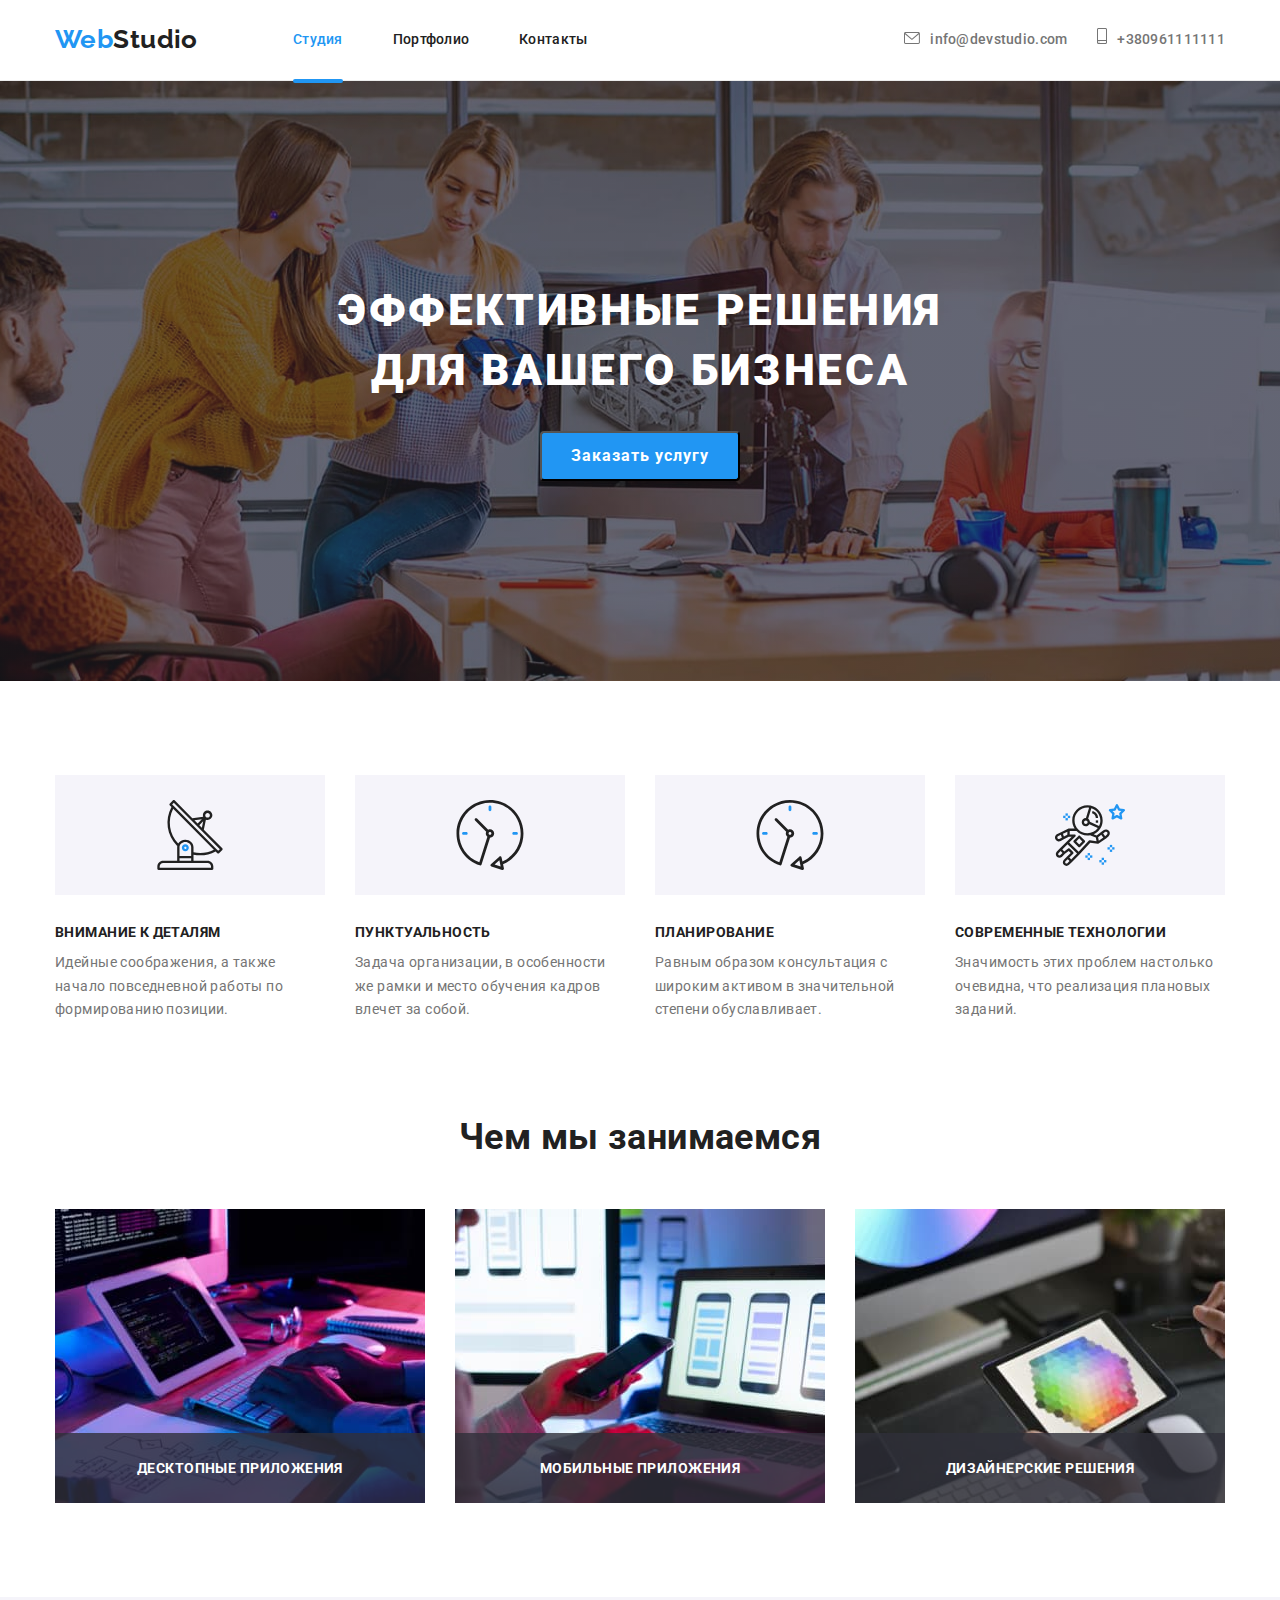
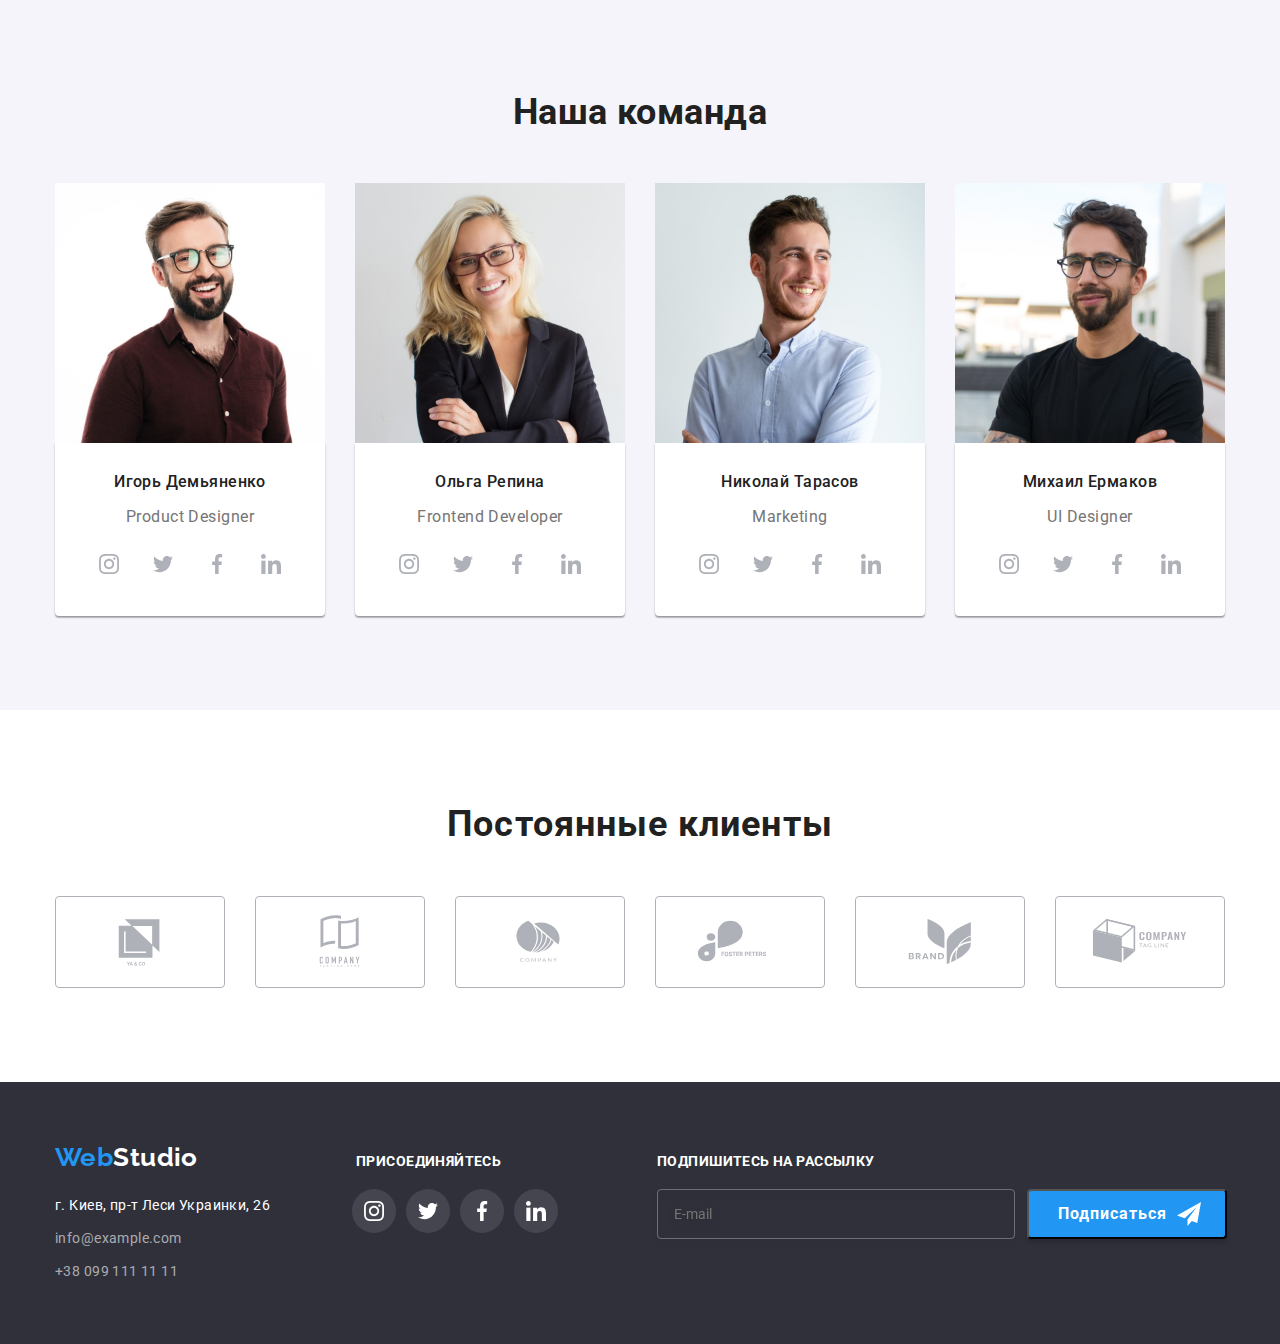
==== index.html @ bbf4433e "homework7" ====
<!DOCTYPE html>
<html lang="ru">
<head>
    <meta charset="UTF-8">
    <meta http-equiv="X-UA-Compatible" content="IE=edge">
    <meta name="viewport" content="width=device-width, initial-scale=1.0">
    <title>Home</title>
    <link rel="preconnect" href="https://fonts.googleapis.com">
    <link rel="preconnect" href="https://fonts.gstatic.com" crossorigin>
    <link href="https://fonts.googleapis.com/css2?family=Raleway:wght@700&family=Roboto:wght@400;500;700;900&display=swap" rel="stylesheet">
    <link rel="stylesheet" href="https://cdnjs.cloudflare.com/ajax/libs/modern-normalize/1.1.0/modern-normalize.min.css">
    <link rel="stylesheet" href="./css/main.min.css">
</head>
<body>


<!-- Шапка --> 

<header class="header">
    <div class="container header-container">
        <nav class="header-nav">
            <a class="logo-href" href="/"><span class="accent">Web</span><span class="logo">Studio</span></a>
                <ul class="site-nav list">
                    <li class="header-item"><a href="./index.html" class="link current">Студия</a></li>
                    <li class="header-item"><a href="./portfolio.html" class="link">Портфолио</a></li>
                    <li class="header-item"><a href="Контакты" class="link">Контакты</a></li>
                </ul>
        </nav>
        <ul class="auth-nav list">
            <li class="auth-nav-item">
                <a href="mailto:info@devstudio.com" class="link header-mail"><svg class="icon-mail" width="16" height="12">
                    <use href="images/icons.svg#icon-envelope"></use>
                </svg>info@devstudio.com</a>
            </li>
            <li class="auth-nav-telephone">
                <a href="tel:+380961111111" class="link header-tel"><svg class="icon-tel" width="10" height="16">
                    <use href="images/icons.svg#icon-smartphone"></use>
                </svg>+380961111111</a>
            </li>
        </ul>
    </div>
</header>
<main>


<!-- Герой -->

<section class="hero-works">
        <div class="container">
            <h1 class="hero-title">Эффективные решения для вашего бизнеса</h1>
            <button type="button" class="button-primary" data-modal-open>Заказать услугу</button>
        </div>
</section>


<!-- Преимущества -->

<section class="section">
    <div class="container">
        <ul class="feature-list">
            <li class="feature-item">
                <h3 class="title">Внимание к деталям</h3>
                    <p class="feature-text">Идейные соображения, а также начало повседневной работы по формированию позиции.</p>
            </li> 
            <li class="feature-item">
                <h3 class="title"> Пунктуальность</h3>
                <p class="feature-text">Задача организации, в особенности же рамки и место обучения кадров влечет за собой.</p>
            </li> 
            <li class="feature-item">
                <h3 class="title"> Планирование</h3>
                <p class="feature-text">Равным образом консультация с широким активом в значительной степени обуславливает.</p>
            </li> 
            <li class="feature-item">
                <h3 class="title"> Современные технологии</h3 >
                <p class="feature-text">Значимость этих проблем настолько очевидна, что реализация плановых заданий.</p>
            </li>         
        </ul>
    </div>
</section>


<!-- Примеры -->

<section class="section-examples">
    <div class="container">
        <h2 class="section-title">Чем мы занимаемся</h2>
            <ul class="examples-list list">
                <li class="examples-item">
                    <div class="examples-wrap">
                        <img src="./images/1.jpg" alt="на столе лежит клавиатура,на которой две руки набирают код в программе перед планшетом и монитором" width="370">
                <p class="examples-pictures-text">Десктопные приложения</p></div></li>
                <li class="examples-item">
                    <div class="examples-wrap"><img src="./images/2.jpg" alt="в левой руке телефон, а правая лежит на ноутбуке с изображениями трех телефонов, который стоит на столе" width="370">
                <p class="examples-pictures-text">Мобильные приложения</p></div></li>
                <li class="examples-item">
                    <div class="examples-wrap"></div><img src="./images/3.jpg" alt="в левой руке планшет с изображением, а в правой руке стилус на фоне: мышки, клавиатуры,телефона и монитора, которые находятся на столе" width="370">
                <p class="examples-pictures-text">Дизайнерские решения</p></div></li>
            </ul>
    </div>
</section>


<!-- Руководители -->

<section class="section-leaders">
    <div class="container">
        <h2 class="section-title leaders">Наша команда</h2>
            <ul class="leaders-list list">
                <li class="leaders-item">
                    <img src="./images/4.jpg" alt="фото дизайнера продукта" width="270">
                <div class="people">
                    <h3 class="section-partition">Игорь Демьяненко</h3>
                    <p class="text">Product Designer</p>                   
                    <ul class="leaders-social-list list">
                        <li class="leaders-social-item">
                            <a href="" class="leaders-social-link link">
                                <svg class="leaders-social-ikon" width="20" height="20">
                                    <use href="./images/icons.svg#icon-instagram-2"></use>
                                </svg></a></li>
                            <li class="leaders-social-item">
                                <a href="" class="leaders-social-link link"><svg class="leaders-social-ikon" width="20" height="20">
                                        <use href="./images/icons.svg#icon-twitter-1"></use>
                                    </svg></a></li>
                                <li class="leaders-social-item">
                                    <a href="" class="leaders-social-link link"><svg class="leaders-social-ikon" width="20" height="20">
                                            <use href="./images/icons.svg#icon-facebook-1"></use>
                                        </svg></a></li>
                                    <li class="leaders-social-item">
                                        <a href="" class="leaders-social-link link"><svg class="leaders-social-ikon" width="20" height="20">
                                                <use href="./images/icons.svg#icon-linkedin-1"></use>
                                            </svg></a></li>
                    </ul>
                </div>                    
                <li class="leaders-item">
                    <img src="./images/5.jpg" alt="фото фронтенд разработчика" width="270">
<div class="people"><h3 class="section-partition">Ольга Репина</h3>
                    <p class="text">Frontend Developer</p>
                    <ul class="leaders-social-list list">
                        <li class="leaders-social-item">
                            <a href="" class="leaders-social-link link">
                                <svg class="leaders-social-ikon" width="20" height="20">
                                    <use href="./images/icons.svg#icon-instagram-2"></use>
                                </svg></a>
                        </li>
                        <li class="leaders-social-item">
                            <a href="" class="leaders-social-link link"><svg class="leaders-social-ikon" width="20" height="20">
                                    <use href="./images/icons.svg#icon-twitter-1"></use>
                                </svg></a>
                        </li>
                        <li class="leaders-social-item">
                            <a href="" class="leaders-social-link link"><svg class="leaders-social-ikon" width="20" height="20">
                                    <use href="./images/icons.svg#icon-facebook-1"></use>
                                </svg></a>
                        </li>
                        <li class="leaders-social-item">
                            <a href="" class="leaders-social-link link"><svg class="leaders-social-ikon" width="20" height="20">
                                    <use href="./images/icons.svg#icon-linkedin-1"></use>
                                </svg></a>
                        </li>
                    </ul>
</div>
                </li>
                <li class="leaders-item">
                    <img src="./images/6.jpg" alt="фото специалиста по маркетингу" width="270">
<div class="people"><h3 class="section-partition">Николай Тарасов</h3>
                    <p class="text">Marketing</p>
                    <ul class="leaders-social-list list">
                        <li class="leaders-social-item">
                            <a href="" class="leaders-social-link link">
                                <svg class="leaders-social-ikon" width="20" height="20">
                                    <use href="./images/icons.svg#icon-instagram-2"></use>
                                </svg></a>
                        </li>
                        <li class="leaders-social-item">
                            <a href="" class="leaders-social-link link"><svg class="leaders-social-ikon" width="20" height="20">
                                    <use href="./images/icons.svg#icon-twitter-1"></use>
                                </svg></a>
                        </li>
                        <li class="leaders-social-item">
                            <a href="" class="leaders-social-link link"><svg class="leaders-social-ikon" width="20" height="20">
                                    <use href="./images/icons.svg#icon-facebook-1"></use>
                                </svg></a>
                        </li>
                        <li class="leaders-social-item">
                            <a href="" class="leaders-social-link link"><svg class="leaders-social-ikon" width="20" height="20">
                                    <use href="./images/icons.svg#icon-linkedin-1"></use>
                                </svg></a>
                        </li>
                    </ul>
</div>
                </li>
                <li class="leaders-item">
                    <img src="./images/7.jpg" alt="фото дизайнера интерфейсов" width="270">
<div class="people"><h3 class="section-partition">Михаил Ермаков</h3>
                    <p class="text">UI Designer</p>
                    <ul class="leaders-social-list list">
                        <li class="leaders-social-item">
                            <a href="" class="leaders-social-link link">
                                <svg class="leaders-social-ikon" width="20" height="20">
                                    <use href="./images/icons.svg#icon-instagram-2"></use>
                                </svg></a>
                        </li>
                        <li class="leaders-social-item">
                            <a href="" class="leaders-social-link link"><svg class="leaders-social-ikon" width="20" height="20">
                                    <use href="./images/icons.svg#icon-twitter-1"></use>
                                </svg></a>
                        </li>
                        <li class="leaders-social-item">
                            <a href="" class="leaders-social-link link"><svg class="leaders-social-ikon" width="20" height="20">
                                    <use href="./images/icons.svg#icon-facebook-1"></use>
                                </svg></a>
                        </li>
                        <li class="leaders-social-item">
                            <a href="" class="leaders-social-link link"><svg class="leaders-social-ikon" width="20" height="20">
                                    <use href="./images/icons.svg#icon-linkedin-1"></use>
                                </svg></a>
                        </li>
                    </ul>
                    </div>
                </li>
            </ul>
    </div>
</section>


<!-- Постоянные клиенты -->


<section class="section-clients">
<div class="container ofice-container"><h2 class="section-clients-title">Постоянные клиенты</h2>
    <ul class="section-clients-list list">
        <li class="section-clients-item">
            <a href="" class="section-clients-link link">
                <svg class="section-clients-ikon" width="106" height="60">
                <use href="./images/icons.svg#icon-Logo1"></use>
            </svg>
        </a>
    </li>
            <li class="section-clients-item"><a href="" class="section-clients-link link"><svg class="section-clients-ikon"
                        width="106" height="60">
                        <use href="./images/icons.svg#icon-Logo-1"></use>
                    </svg></a></li>
                    <li class="section-clients-item"><a href="" class="section-clients-link link"><svg class="section-clients-ikon"
                                width="106" height="60">
                                <use href="./images/icons.svg#icon-Logo-2"></use>
                            </svg></a></li>
                            <li class="section-clients-item"><a href="" class="section-clients-link link"><svg class="section-clients-ikon"
                                        width="106" height="60">
                                        <use href="./images/icons.svg#icon-Logo-3"></use>
                                    </svg></a></li>
                                    <li class="section-clients-item"><a href="" class="section-clients-link link"><svg class="section-clients-ikon"
                                                width="106" height="60">
                                                <use href="./images/icons.svg#icon-Logo-4"></use>
                                            </svg></a></li>
                                            <li class="section-clients-item"><a href="" class="section-clients-link link"><svg class="section-clients-ikon"
                                                        width="106" height="60">
                                                        <use href="./images/icons.svg#icon-Logo"></use>
                                                    </svg></a></li>
                                                    </div>
    </ul>
</section>
</main>


<!-- Футер -->

<footer class="footer-works">
    <div class="container logo-new">
        <div class="footer-nav">
            <a class="logo-href" href="/"><span class="accent">Web</span><span class="logo">Studio</span> </a>
            <address>
                <ul class="footer-local list">
                    <li class="footer-item">
                        <a href="г.Киев,пр-тЛесиУкраинки,26 " class="link actual">г. Киев, пр-т Леси Украинки, 26 <br/></a>
                    </li>
                    <li class="footer-item">
                        <a href="info@example.com" class="link mail">info@example.com</a>
                    </li>
                    <li class="footer-item">
                        <a href="+380991111111" class="link mail">+38 099 111 11 11</a>
                    </li>
                </ul>
            </address>
        </div>            
        <div class="footer-proposition">
                <h3 class="footer-text">присоединяйтесь</h3>
            <ul class="footer-works-list list">
                <li class="footer-works-item">
                    <a href="" class="footer-works-link link">
                        <svg class="footer-social-ikon" width="20" height="20">
                            <use href="./images/icons.svg#icon-instagram-2"></use>
                        </svg>
                    </a>
                </li>
                <li class="footer-works-item">
                    <a href="" class="footer-works-link link"><svg class="footer-social-ikon" width="20" height="20">
                            <use href="./images/icons.svg#icon-twitter-1"></use>
                        </svg></a>
                </li>
                <li class="footer-works-item">
                    <a href="" class="footer-works-link link"><svg class="footer-social-ikon" width="20" height="20">
                            <use href="./images/icons.svg#icon-facebook-1"></use>
                        </svg></a>
                </li>
                <li class="footer-works-item">
                    <a href="" class="footer-works-link link"><svg class="footer-social-ikon" width="20" height="20">
                            <use href="./images/icons.svg#icon-linkedin-1"></use>
                        </svg></a>
                </li>
        </div>
        <div class="footer-distribution">
            <h3 class="footer-text">Подпишитесь на рассылку</h3>
            <form action="#">
            <div class="button-distribution">
                <input type="email" id="email-online" name="email-online" placeholder="E-mail" class="footer-input">
                <button type="submit" class="button-primary">Подписаться<svg class="footer-social-ikon distribution-icon"
                        width="24" height="24">
                        <use href="./images/icons.svg#icon-iconsend"></use>
                    </svg></button></form>
        </div>
    </div>
</footer>


<!-- backdrop -->

<div class="backdrop is-hidden" data-modal>
    <div class="modal">
        <button type="button" class="modal-close" data-modal-close><svg class="modal-close-icon" width="18" height="18">
            <use href="images/icons.svg#icon-close-black-18dp-2-1"></use>
        </svg></button>
        <p class="modal-title">Оставьте свои данные, мы вам перезвоним</p>
        <form action="#" class="modal-form">
            <div class="form-field">
                <label class="form-label">Имя</label>
            <div class="input-wrap"><input type="text" name="user-name" class="modal-input">
            <svg class="input-ikon" width="18" height="18"><use href="./images/icons.svg#icon-person-black-18dp-1-2"></use></svg></div>
            </div>
        <div class="form-field">
            <label class="form-label">Телефон</label>
            <div class="input-wrap"><input type="email" name="user-email" class="modal-input">
            <svg class="input-ikon" width="18" height="18">
                <use href="./images/icons.svg#icon-phone-black-18dp-1"></use></svg></div>
        </div>
        <div class="form-field">
            <label class="form-label">Почта</label>
            <div class="input-wrap"><input type="tel" name="user-tel" class="modal-input">
            <svg class="input-ikon" width="18" height="18"><use href="./images/icons.svg#icon-Vector"></use></svg></div>
        </div>
        <div class="form-field">
            <label class="form-label">Комментарий</label>
            <textarea name="user-text" id="user-text" placeholder="Введите текст" class="modal-textarea"></textarea>
        </div>
        <div class="form-field">
            <input type="checkbox" name="input-check" id="input-check" class="policy-check filter-part">
            <label for="input-check" class="policy-text">Соглашаюсь с рассылкой и принимаю&nbsp;
            <a href="" class="contract"> Условия договора</a></label>
        </div>
        <button type="submit" class="button-primary">Отправить</button>
        </form>
    </div>
</div>
<script src="./js/modal.js"></script>
</body>
</body>
</html>
---- css/main.min.css ----
p,h1,h2,h3,h4,h5,h6{margin:0}ul,ol{margin:0;padding:0}button{cursor:pointer}img{display:block}body{background:var(--primary-white-color);color:var(--primary-text-color);font-family:Roboto, sans-serif;letter-spacing:0.03em;font-size:14px;line-height:1.71}.list{list-style:none}.link{text-decoration:none}:root{--primary-text-color: #757575;--title-text-color: #212121;--accent-color: #2196f3;--primary-white-color: #ffffff;--footer-adress-color: rgba(255, 255, 255, 0.6);--base-margin: 30px}.filter-part{position:absolute;width:1px;height:1px;margin:-1px;border:0;padding:0;white-space:nowrap;clip-path:inset(100%);clip:rect(0 0 0 0);overflow:hidden}.header{width:100%;padding-top:24px;padding-bottom:25px;border-bottom:1px solid #ececec}.header-nav{display:flex}.header-container{display:flex;align-items:center}.header-item:not(:last-child){margin-right:50px}.icon-mail,.icon-tel{margin-right:10px;fill:currentColor}.header-mail:hover,.header-mail:focus,.header-tel:hover,.header-tel:focus{color:var(--accent-color);transition:color 250ms cubic-bezier(0.4, 0, 0.2, 1)}.current:after{content:'';width:100%;height:4px;background:#2196f3;border-radius:2px;position:absolute;display:block;margin-top:28px}.accent{color:var(--accent-color);font-family:Raleway, sans-serif;font-weight:700;font-size:26px;line-height:1.19}.logo{color:var(--title-text-color);font-family:Raleway, sans-serif;font-weight:700;font-size:26px;line-height:1.19}.logo-href{text-decoration:none;width:145px;height:31px;margin-right:93px}.telephone{margin-left:50px}.auth-nav{display:flex;margin-left:auto;align-items:center}.auth-nav .link:hover,.auth-nav .link:focus{color:var(--accent-color)}.auth-nav-item:not(:last-child){margin-right:30px}.auth-nav .link{color:var(--primary-text-color);letter-spacing:0.02em;font-weight:500;font-size:14px;line-height:1.14;text-decoration:none}.site-nav{display:flex;align-items:center}.site-nav .link:hover,.site-nav .link:focus{color:var(--accent-color);transition:color 250ms cubic-bezier(0.4, 0, 0.2, 1)}.site-nav .link.current{color:var(--accent-color);transition:color 250ms cubic-bezier(0.4, 0, 0.2, 1)}.site-nav .link{color:var(--title-text-color);letter-spacing:0.02em;font-weight:500;font-size:14px;line-height:1.14;text-decoration:none}.site-nav .current{position:relative}.hero-works{background-color:#2f303a;background-image:linear-gradient(rgba(47,48,58,0.4), rgba(47,48,58,0.4)),url(../images/fon.jpg);background-repeat:no-repeat;background-position:center;background-size:cover;max-width:1600px;padding-top:200px;padding-bottom:200px;margin:0 auto;text-align:center}.hero-title{color:var(--primary-white-color);letter-spacing:0.06em;font-weight:900;font-size:44px;line-height:1.36;text-align:center;text-transform:uppercase;width:696px;margin:0 auto;margin-bottom:var(--base-margin)}.section{padding:94px 0}.section-title{color:var(--title-text-color);font-weight:700;font-size:36px;line-height:1.17;text-align:center;width:376px;margin:0 auto;margin-bottom:50px}.feature-list{display:flex;list-style:none}.feature-list .title{color:var(--title-text-color);font-weight:700;font-size:14px;line-height:1.14;width:270px;margin-bottom:10px;text-transform:uppercase}.feature-text{font-size:14px;line-height:1.71;letter-spacing:0.03em;width:270px;color:var(--primary-text-color)}.feature-item::before{content:'';background-color:#f5f4fa;height:120px;display:block;background-position:center;background-size:70px;background-repeat:no-repeat;margin-bottom:30px}.feature-item:not(:last-child){margin-right:var(--base-margin);width:270px}.feature-item:nth-child(1)::before{background-image:url(../images/antenna.svg)}.feature-item:nth-child(2)::before{background-image:url(../images/clock.svg)}.feature-item:nth-child(3)::before{background-image:url(../images/clock.svg)}.feature-item:nth-child(4)::before{background-image:url(../images/astronaut.svg)}.section-examples{padding-bottom:94px}.examples-list{display:flex}.examples-item{position:relative;overflow:hidden}.examples-item:not(:last-child){margin-right:var(--base-margin)}.examples-pictures-text{position:absolute;bottom:0;color:var(--primary-white-color);background-color:rgba(47,48,58,0.8);width:100%;height:70px;font-size:14px;font-weight:700;line-height:16px;text-align:center;letter-spacing:0.03em;text-transform:uppercase;padding:27px}.leaders-social-link{width:44px;height:44px;border-radius:50%;display:flex;align-items:center;justify-content:center;color:#afb1b8;transition:background-color 250ms cubic-bezier(0.4, 0, 0.2, 1),color 250ms cubic-bezier(0.4, 0, 0.2, 1)}.leaders-social-link:hover,.leaders-social-link:focus{background-color:var(--accent-color);color:var(--primary-white-color)}.leaders-social-ikon{fill:currentColor}.leaders-social-list{display:flex;justify-content:center;margin-top:16px}.leaders-social-item+.leaders-social-item{margin-left:10px}.people{padding-top:30px;padding-bottom:30px;background:#ffffff;box-shadow:0px 1px 3px rgba(0,0,0,0.12),0px 1px 1px rgba(0,0,0,0.14),0px 2px 1px rgba(0,0,0,0.2);border-radius:0px 0px 4px 4px}.section-leaders{padding-top:94px;padding-bottom:94px;background-color:#f5f4fa}.section-leaders .text{letter-spacing:0.03em;font-size:16px;line-height:1.18;text-align:center}.leaders-list{display:flex}.leaders-item:not(:last-child){margin-right:var(--base-margin)}.section-title.leaders{width:264px;margin:0 auto;margin-bottom:50px}.section-partition{color:var(--title-text-color);font-weight:500;font-size:16px;line-height:1.18;margin-bottom:10px;text-align:center;margin-bottom:16px}.section-clients{padding-bottom:94px;padding-top:94px}.section-clients-title{color:var(--title-text-color);font-weight:700;font-size:36px;line-height:1.16;text-align:center;margin-bottom:50px;letter-spacing:0.03em;margin:0 auto}.section-clients-list{display:flex;justify-content:center;margin-top:50px}.section-clients-item:not(:last-child){margin-right:var(--base-margin)}.section-clients-link{width:100%;height:100%;display:flex;align-items:center;justify-content:center;color:#afb1b8;width:170px;height:92px;border:1px solid #afb1b8;border-radius:4px;transition:color 250ms cubic-bezier(0.4, 0, 0.2, 1),border-color 250ms cubic-bezier(0.4, 0, 0.2, 1)}.section-clients-link:hover,.section-clients-link:focus{color:var(--accent-color);border-color:var(--accent-color)}.section-clients-ikon{fill:currentColor}.footer-works{background-color:#2f303a;padding-bottom:60px;padding-top:60px}.footer-works .logo{color:var(--primary-white-color);font-family:Raleway, sans-serif;font-weight:700;font-size:26px;line-height:1.19;text-decoration:none}.footer-item:not(:last-child){margin-bottom:9px}.footer-local{font-style:normal;margin-top:20px}.footer-local .link{color:var(--footer-adress-color);letter-spacing:0.03em;font-size:14px;line-height:1.71;text-decoration:none}.link.actual{color:var(--primary-white-color);letter-spacing:0.03em;font-size:14px;line-height:1.71;text-decoration:none;transition:color 250ms cubic-bezier(0.4, 0, 0.2, 1)}.link.mail{transition:color 250ms cubic-bezier(0.4, 0, 0.2, 1)}.link.mail:hover,.link.mail:focus{color:var(--primary-white-color)}.actual:hover,.actual:focus{color:rgba(255,255,255,0.6)}.logo-new{display:flex;align-items:baseline}.footer-nav{min-width:231px}.footer-proposition{width:208px;margin-left:70px}.footer-works-list{display:flex;justify-content:center}.footer-works-item{margin-right:10px;margin-top:20px}.footer-text{font-weight:700px;font-size:14px;line-height:calc(16 / 14);letter-spacing:0.03em;text-transform:uppercase;color:var(--primary-white-color)}.footer-works-link{width:44px;height:44px;color:var(--primary-white-color);border-radius:50%;display:flex;justify-content:center;align-items:center;background:rgba(255,255,255,0.1);transition:color 250ms cubic-bezier(0.4, 0, 0.2, 1),background-color 250ms cubic-bezier(0.4, 0, 0.2, 1)}.footer-works-link:hover,.footer-works-link:focus{background-color:var(--accent-color);color:var(--primary-white-color)}.footer-social-ikon{fill:currentColor}.footer-distribution{width:570px;height:86px;margin-left:93px}.footer-input{width:358px;height:50px;color:#ffffff;border:1px solid rgba(255,255,255,0.3);box-sizing:border-box;filter:drop-shadow(0px 4px 4px rgba(0,0,0,0.15));border-radius:4px;padding-left:16px;margin-right:12px;outline:none;background-color:transparent;transition:transform 250ms cubic-bezier(0.4, 0, 0.2, 1)}.button-distribution{display:flex;justify-items:center;margin-top:20px}.button-distribution .button-primary{display:flex;padding-left:29px;align-items:center}.distribution-icon{margin-left:10px}.hero-link{display:block}.hero-link:hover,.hero-link:focus{box-shadow:0px 1px 1px rgba(0,0,0,0.12),0px 4px 4px rgba(0,0,0,0.06),1px 4px 6px rgba(0,0,0,0.16)}.filter-banner{padding:20px 24px;width:370px;border:1px solid #eeeeee}.filter-list{list-style:none}.filter-list .title{color:var(--title-text-color);letter-spacing:0.06em;font-weight:700;font-size:18px;line-height:2;width:322px;margin-bottom:4px}.filter-list .text{color:var(--primary-text-color);letter-spacing:0.03em;font-size:16px;line-height:1.87;width:322px}.filter-list.option{display:flex;flex-wrap:wrap;margin-left:-30px;margin-bottom:-30px}.filter-button.list{align-items:center;margin-bottom:50px;justify-content:center}.filter-button{display:flex}.filter-list.option{display:flex;flex-wrap:wrap;margin-left:-30px;margin-bottom:-30px}.filter-selection{width:calc(100% / 3 - 30px);margin-left:30px;margin-bottom:30px}.filter-selection:hover .filter-pictures-text{transform:translateY(0)}.filter-item-wrap{position:relative;overflow:hidden}.filter-pictures-text{position:absolute;top:0;height:100%;font-size:18px;line-height:1.56;letter-spacing:0.03em;color:#ffffff;padding:63px 24px;background-color:var(--accent-color);transform:translateY(100%);transition:transform 250ms}.filter{padding-top:94px;padding-bottom:114px}.filter-item:not(:last-child){margin-right:8px}.container{width:1200px;padding-left:15px;padding-right:15px;margin:0 auto}.button-primary{color:var(--primary-white-color);background-color:var(--accent-color);font-family:Roboto, sans-serif;letter-spacing:0.06em;font-weight:700;font-size:16px;line-height:1.87;min-width:200px;height:50px;border-radius:4px;margin:0 auto;transition:background-color 250ms cubic-bezier(0.4, 0, 0.2, 1);box-shadow:0px 4px 4px rgba(0,0,0,0.15);margin-left:auto;margin-right:auto;display:block}.button-secondary{color:var(--title-text-color);background-color:#f5f4fa;font-family:Roboto, sans-serif;letter-spacing:0.03em;font-weight:500;font-size:16px;line-height:1.62;border:0;transition:background-color 250ms cubic-bezier(0.4, 0, 0.2, 1)}.button-secondary:hover,.button-secondary:focus{color:var(--primary-white-color);background:#2196f3;box-shadow:0px 3px 1px rgba(0,0,0,0.1),0px 1px 2px rgba(0,0,0,0.08),0px 2px 2px rgba(0,0,0,0.12);border-radius:4px}.button-secondary.oll{width:73px;height:38px}.button-secondary.web{width:128px;height:38px}.button-secondary.app{width:145px;height:38px}.button-secondary.des{width:103px;height:38px}.button-secondary.mark{width:130px;height:38px}.backdrop{width:100vw;height:100vh;background-color:rgba(0,0,0,0.2);box-shadow:0px 1px 3px rgba(0,0,0,0.12),0px 1px 1px rgba(0,0,0,0.14),0px 2px 1px rgba(0,0,0,0.2);position:absolute;top:0;transition:opacity 250ms, visibility 250ms}.backdrop.is-hidden .modal{transform:scale(2) rotate(180deg)}.modal{width:528px;min-height:581px;background:#ffffff;box-shadow:0px 1px 3px rgba(0,0,0,0.12),0px 1px 1px rgba(0,0,0,0.14),0px 2px 1px rgba(0,0,0,0.2);border-radius:4px;position:absolute;top:50%;left:50%;transform:translate(-50%, -50%) scale(1) rotate(0);transition:transform 250ms cubic-bezier(0.4, 0, 0.2, 1);padding:40px}.modal-close{top:8px;right:8px;width:30px;height:30px;background:#ffffff;border:1px solid rgba(0,0,0,0.1);border-radius:50%;position:absolute;display:flex;align-items:center;justify-content:center}.modal-close:hover .modal-close-icon,.modal-close:focus .modal-close-icon{fill:var(--accent-color)}.modal-close-icon{display:flex;align-items:center;justify-content:center;transition:fill 250ms cubic-bezier(0.4, 0, 0.2, 1)}.modal-title{font-weight:700;font-size:20px;line-height:calc(23px / 20px);text-align:center;letter-spacing:0.03em;color:#212121;margin-bottom:12px}.form-field{margin-bottom:10px}.input-ikon{position:absolute;left:10px;top:50%;transform:translateY(-50%);transition:fill 250ms cubic-bezier(0.4, 0, 0.2, 1)}.modal-input{width:100%;height:40px;border:1px solid rgba(33,33,33,0.2);border-radius:4px;padding-left:42px;outline:none;transition:border-color 250ms cubic-bezier(0.4, 0, 0.2, 1)}.modal-input:focus{border-color:var(--accent-color)}.modal-input:focus+.input-ikon{fill:var(--accent-color)}.contract{color:var(--accent-color)}.policy-text{font-size:14px;line-height:1.71;letter-spacing:0.03em;color:#757575;display:flex;align-items:center}.policy-text::before{content:'';width:16px;height:15px;border:2px solid #000000;border-radius:2px;margin-right:8px;margin-left:12px;display:flex;align-items:center;justify-content:center}.policy-check:checked+.policy-text::before{background-image:url(../images/iconcheck.svg);background-position:center;background-repeat:no-repeat;background-size:cover;border:none}.form-label{font-size:12px;line-height:1.16;letter-spacing:0.01em;color:#757575;display:block;margin-bottom:4px}.policy-check:checked+.form-label{font-size:12px;line-height:1.16;letter-spacing:0.01em;color:#757575;display:block;margin-bottom:4px}.input-wrap{position:relative}.modal-textarea{width:448px;height:120px;left:576px;top:518px;border:1px solid rgba(33,33,33,0.2);box-sizing:border-box;border-radius:4px;padding:10px 12px;resize:none;outline:none;transition:border-color 250ms cubic-bezier(0.4, 0, 0.2, 1)}.modal-textarea:focus{border-color:var(--accent-color)}.is-hidden{opacity:0;visibility:none;pointer-events:none}
/*# sourceMappingURL=main.min.css.map */
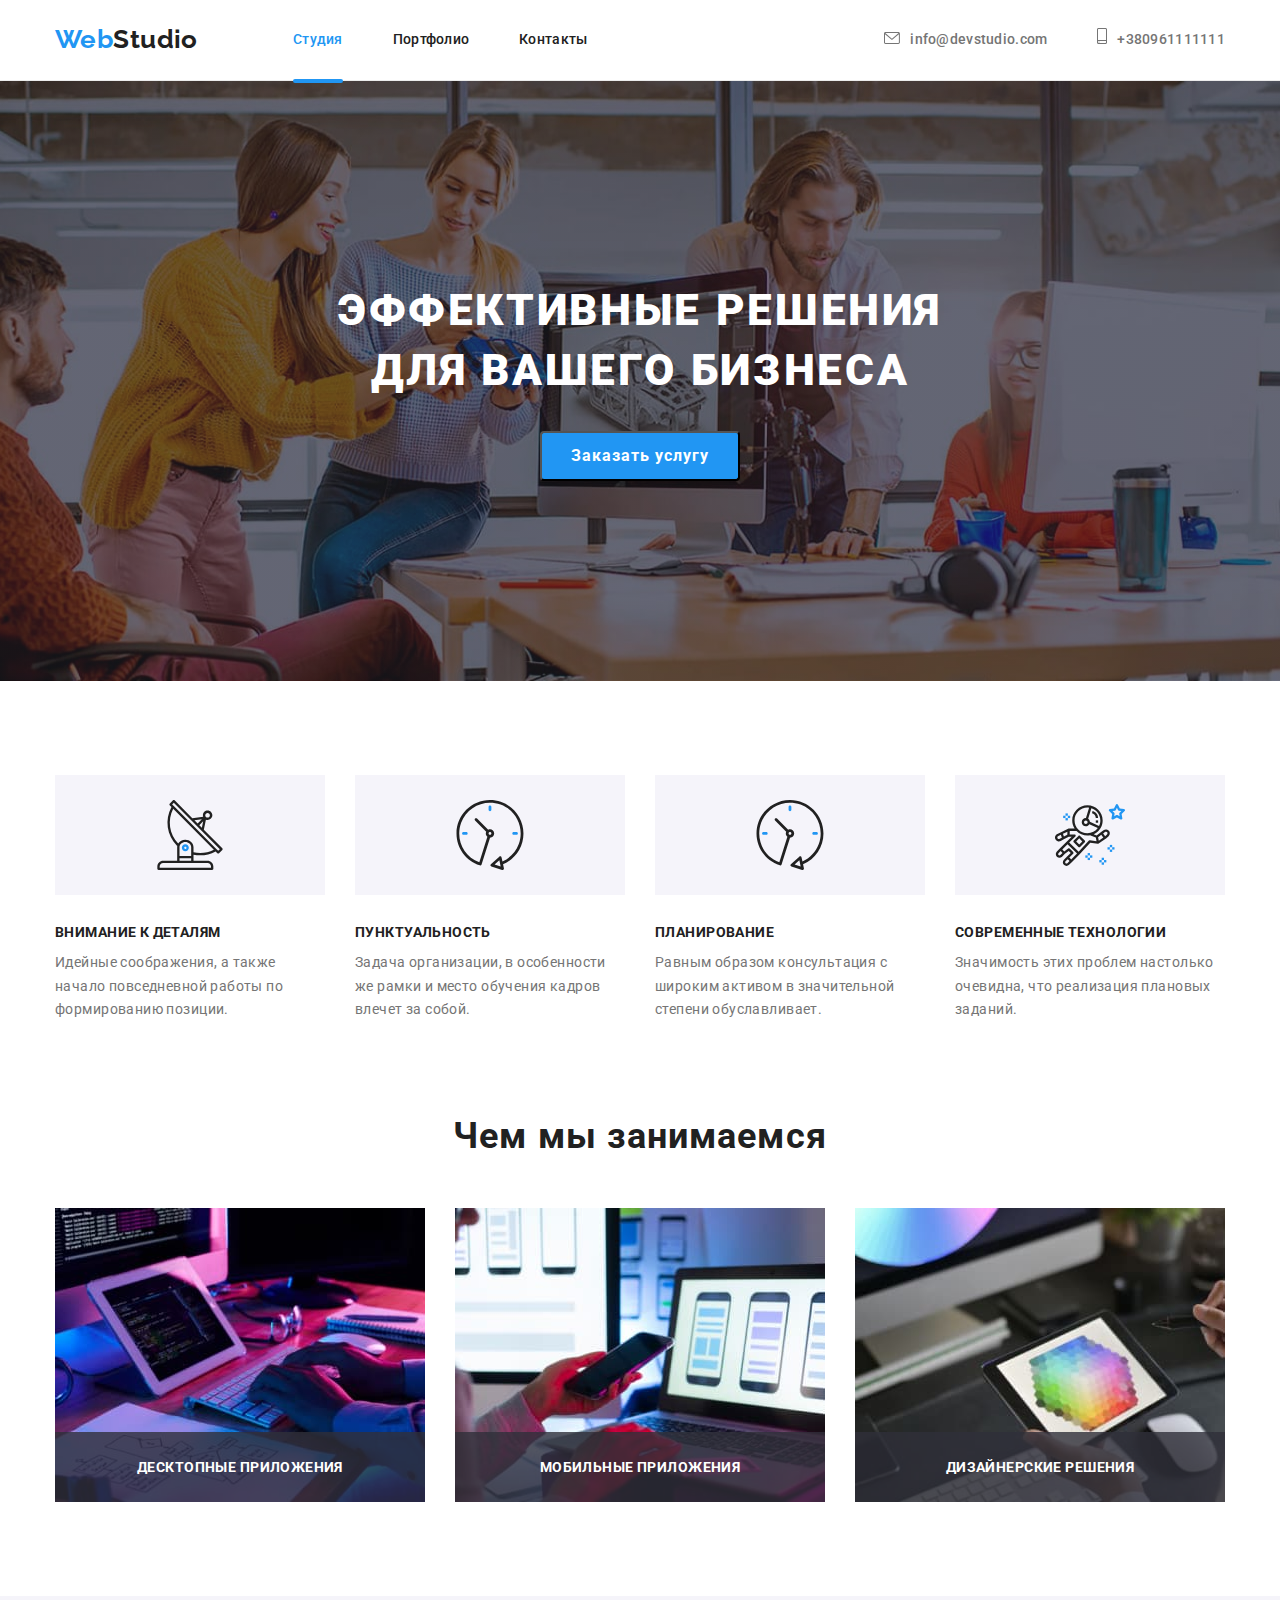
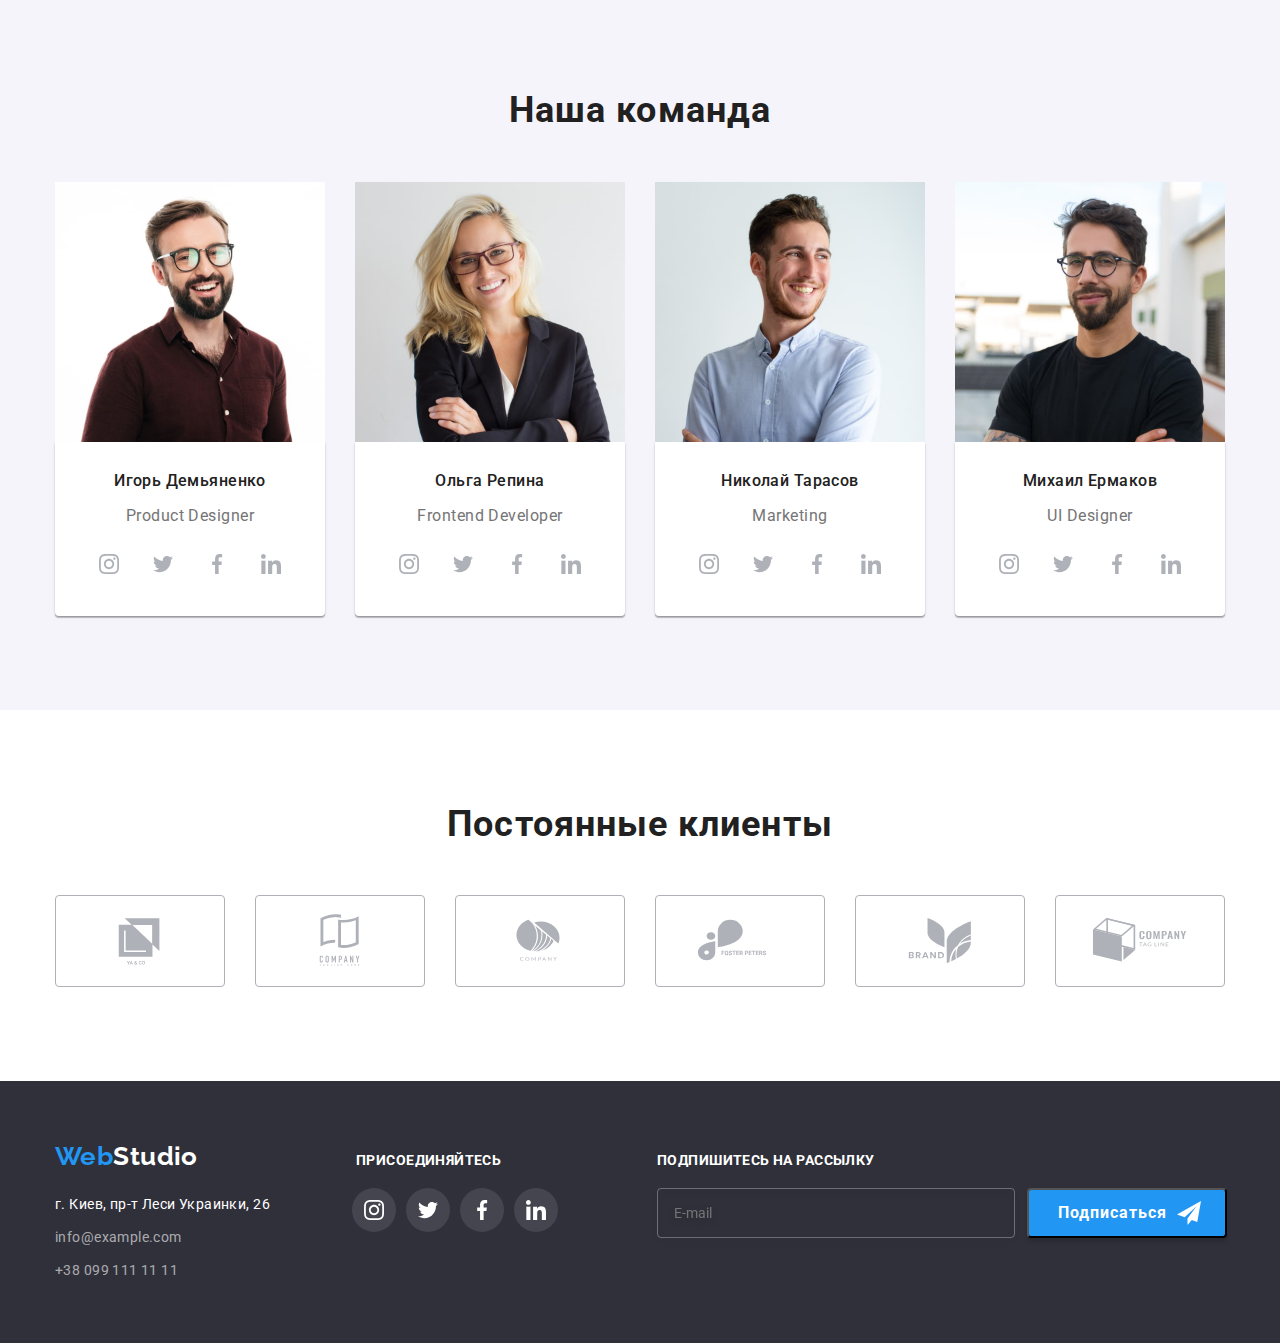
==== commit f50d30b4: "homework7" ====
--- a/index.html
+++ b/index.html
@@ -17,22 +17,22 @@
 <!-- Шапка --> 
 
 <header class="header">
-    <div class="container header-container">
+    <div class="container header__container">
         <nav class="header-nav">
             <a class="logo-href" href="/"><span class="accent">Web</span><span class="logo">Studio</span></a>
                 <ul class="site-nav list">
-                    <li class="header-item"><a href="./index.html" class="link current">Студия</a></li>
-                    <li class="header-item"><a href="./portfolio.html" class="link">Портфолио</a></li>
-                    <li class="header-item"><a href="Контакты" class="link">Контакты</a></li>
+                    <li class="header__item"><a href="./index.html" class="link current">Студия</a></li>
+                    <li class="header__item"><a href="./portfolio.html" class="link">Портфолио</a></li>
+                    <li class="header__item"><a href="Контакты" class="link">Контакты</a></li>
                 </ul>
         </nav>
         <ul class="auth-nav list">
-            <li class="auth-nav-item">
+            <li class="auth-nav__item">
                 <a href="mailto:info@devstudio.com" class="link header-mail"><svg class="icon-mail" width="16" height="12">
                     <use href="images/icons.svg#icon-envelope"></use>
                 </svg>info@devstudio.com</a>
             </li>
-            <li class="auth-nav-telephone">
+            <li class="auth-nav__telephone">
                 <a href="tel:+380961111111" class="link header-tel"><svg class="icon-tel" width="10" height="16">
                     <use href="images/icons.svg#icon-smartphone"></use>
                 </svg>+380961111111</a>
@@ -46,8 +46,8 @@
 <!-- Герой -->
 
 <section class="hero-works">
-        <div class="container">
-            <h1 class="hero-title">Эффективные решения для вашего бизнеса</h1>
+        <div class="container hero-works__container">
+            <h1 class="hero-works__title">Эффективные решения для вашего бизнеса</h1>
             <button type="button" class="button-primary" data-modal-open>Заказать услугу</button>
         </div>
 </section>
@@ -56,23 +56,23 @@
 <!-- Преимущества -->
 
 <section class="section">
-    <div class="container">
+    <div class="container section__container">
         <ul class="feature-list">
-            <li class="feature-item">
-                <h3 class="title">Внимание к деталям</h3>
-                    <p class="feature-text">Идейные соображения, а также начало повседневной работы по формированию позиции.</p>
+            <li class="feature-list__item">
+                <h3 class="feature-list__title">Внимание к деталям</h3>
+                    <p class="feature-list__text">Идейные соображения, а также начало повседневной работы по формированию позиции.</p>
             </li> 
-            <li class="feature-item">
-                <h3 class="title"> Пунктуальность</h3>
+            <li class="feature-list__item">
+                <h3 class="feature-list__title"> Пунктуальность</h3>
                 <p class="feature-text">Задача организации, в особенности же рамки и место обучения кадров влечет за собой.</p>
             </li> 
-            <li class="feature-item">
-                <h3 class="title"> Планирование</h3>
-                <p class="feature-text">Равным образом консультация с широким активом в значительной степени обуславливает.</p>
+            <li class="feature-list__item">
+                <h3 class="feature-list__title"> Планирование</h3>
+                <p class="feature-list__text">Равным образом консультация с широким активом в значительной степени обуславливает.</p>
             </li> 
-            <li class="feature-item">
-                <h3 class="title"> Современные технологии</h3 >
-                <p class="feature-text">Значимость этих проблем настолько очевидна, что реализация плановых заданий.</p>
+            <li class="feature-list__item">
+                <h3 class="feature-list__title"> Современные технологии</h3 >
+                <p class="feature-list__text">Значимость этих проблем настолько очевидна, что реализация плановых заданий.</p>
             </li>         
         </ul>
     </div>
@@ -82,19 +82,19 @@
 <!-- Примеры -->
 
 <section class="section-examples">
-    <div class="container">
+    <div class="container section-examples__container">
         <h2 class="section-title">Чем мы занимаемся</h2>
             <ul class="examples-list list">
-                <li class="examples-item">
-                    <div class="examples-wrap">
+                <li class="examples-list__item">
+                    <div class="examples-list__wrap">
                         <img src="./images/1.jpg" alt="на столе лежит клавиатура,на которой две руки набирают код в программе перед планшетом и монитором" width="370">
-                <p class="examples-pictures-text">Десктопные приложения</p></div></li>
-                <li class="examples-item">
-                    <div class="examples-wrap"><img src="./images/2.jpg" alt="в левой руке телефон, а правая лежит на ноутбуке с изображениями трех телефонов, который стоит на столе" width="370">
-                <p class="examples-pictures-text">Мобильные приложения</p></div></li>
-                <li class="examples-item">
-                    <div class="examples-wrap"></div><img src="./images/3.jpg" alt="в левой руке планшет с изображением, а в правой руке стилус на фоне: мышки, клавиатуры,телефона и монитора, которые находятся на столе" width="370">
-                <p class="examples-pictures-text">Дизайнерские решения</p></div></li>
+                <p class="examples-list__pictures-text">Десктопные приложения</p></div></li>
+                <li class="examples-list__item">
+                    <div class="examples-list__wrap"><img src="./images/2.jpg" alt="в левой руке телефон, а правая лежит на ноутбуке с изображениями трех телефонов, который стоит на столе" width="370">
+                <p class="examples-list__pictures-text">Мобильные приложения</p></div></li>
+                <li class="examples-list__item">
+                    <div class="examples-list__wrap"></div><img src="./images/3.jpg" alt="в левой руке планшет с изображением, а в правой руке стилус на фоне: мышки, клавиатуры,телефона и монитора, которые находятся на столе" width="370">
+                <p class="examples-list__pictures-text">Дизайнерские решения</p></div></li>
             </ul>
     </div>
 </section>
@@ -103,14 +103,14 @@
 <!-- Руководители -->
 
 <section class="section-leaders">
-    <div class="container">
+    <div class="container section-leaders__container">
         <h2 class="section-title leaders">Наша команда</h2>
             <ul class="leaders-list list">
-                <li class="leaders-item">
+                <li class="leaders-list__item">
                     <img src="./images/4.jpg" alt="фото дизайнера продукта" width="270">
-                <div class="people">
-                    <h3 class="section-partition">Игорь Демьяненко</h3>
-                    <p class="text">Product Designer</p>                   
+                <div class="people leaders-list__people">
+                    <h3 class="leaders-list__section-partition">Игорь Демьяненко</h3>
+                    <p class="leaders-list__text">Product Designer</p>                   
                     <ul class="leaders-social-list list">
                         <li class="leaders-social-item">
                             <a href="" class="leaders-social-link link">
@@ -131,10 +131,10 @@
                                             </svg></a></li>
                     </ul>
                 </div>                    
-                <li class="leaders-item">
+                <li class="leaders-list__item">
                     <img src="./images/5.jpg" alt="фото фронтенд разработчика" width="270">
-<div class="people"><h3 class="section-partition">Ольга Репина</h3>
-                    <p class="text">Frontend Developer</p>
+<div class="people leaders-list__people"><h3 class="leaders-list__section-partition">Ольга Репина</h3>
+                    <p class="leaders-list__text">Frontend Developer</p>
                     <ul class="leaders-social-list list">
                         <li class="leaders-social-item">
                             <a href="" class="leaders-social-link link">
@@ -160,10 +160,10 @@
                     </ul>
 </div>
                 </li>
-                <li class="leaders-item">
+                <li class="leaders-list__item">
                     <img src="./images/6.jpg" alt="фото специалиста по маркетингу" width="270">
-<div class="people"><h3 class="section-partition">Николай Тарасов</h3>
-                    <p class="text">Marketing</p>
+<div class="people leaders-list__people"><h3 class="leaders-list__section-partition">Николай Тарасов</h3>
+                    <p class="leaders-list__text">Marketing</p>
                     <ul class="leaders-social-list list">
                         <li class="leaders-social-item">
                             <a href="" class="leaders-social-link link">
@@ -189,10 +189,10 @@
                     </ul>
 </div>
                 </li>
-                <li class="leaders-item">
+                <li class="leaders-list__item">
                     <img src="./images/7.jpg" alt="фото дизайнера интерфейсов" width="270">
-<div class="people"><h3 class="section-partition">Михаил Ермаков</h3>
-                    <p class="text">UI Designer</p>
+<div class="people leaders-list__people"><h3 class="leaders-list__section-partition">Михаил Ермаков</h3>
+                    <p class="leaders-list__text">UI Designer</p>
                     <ul class="leaders-social-list list">
                         <li class="leaders-social-item">
                             <a href="" class="leaders-social-link link">
@@ -227,7 +227,8 @@
 
 
 <section class="section-clients">
-<div class="container ofice-container"><h2 class="section-clients-title">Постоянные клиенты</h2>
+<div class="container ofice-container">
+    <h2 class="section-title clients">Постоянные клиенты</h2>
     <ul class="section-clients-list list">
         <li class="section-clients-item">
             <a href="" class="section-clients-link link">
--- a/css/main.min.css
+++ b/css/main.min.css
@@ -1,2 +1,2 @@
-p,h1,h2,h3,h4,h5,h6{margin:0}ul,ol{margin:0;padding:0}button{cursor:pointer}img{display:block}body{background:var(--primary-white-color);color:var(--primary-text-color);font-family:Roboto, sans-serif;letter-spacing:0.03em;font-size:14px;line-height:1.71}.list{list-style:none}.link{text-decoration:none}:root{--primary-text-color: #757575;--title-text-color: #212121;--accent-color: #2196f3;--primary-white-color: #ffffff;--footer-adress-color: rgba(255, 255, 255, 0.6);--base-margin: 30px}.filter-part{position:absolute;width:1px;height:1px;margin:-1px;border:0;padding:0;white-space:nowrap;clip-path:inset(100%);clip:rect(0 0 0 0);overflow:hidden}.header{width:100%;padding-top:24px;padding-bottom:25px;border-bottom:1px solid #ececec}.header-nav{display:flex}.header-container{display:flex;align-items:center}.header-item:not(:last-child){margin-right:50px}.icon-mail,.icon-tel{margin-right:10px;fill:currentColor}.header-mail:hover,.header-mail:focus,.header-tel:hover,.header-tel:focus{color:var(--accent-color);transition:color 250ms cubic-bezier(0.4, 0, 0.2, 1)}.current:after{content:'';width:100%;height:4px;background:#2196f3;border-radius:2px;position:absolute;display:block;margin-top:28px}.accent{color:var(--accent-color);font-family:Raleway, sans-serif;font-weight:700;font-size:26px;line-height:1.19}.logo{color:var(--title-text-color);font-family:Raleway, sans-serif;font-weight:700;font-size:26px;line-height:1.19}.logo-href{text-decoration:none;width:145px;height:31px;margin-right:93px}.telephone{margin-left:50px}.auth-nav{display:flex;margin-left:auto;align-items:center}.auth-nav .link:hover,.auth-nav .link:focus{color:var(--accent-color)}.auth-nav-item:not(:last-child){margin-right:30px}.auth-nav .link{color:var(--primary-text-color);letter-spacing:0.02em;font-weight:500;font-size:14px;line-height:1.14;text-decoration:none}.site-nav{display:flex;align-items:center}.site-nav .link:hover,.site-nav .link:focus{color:var(--accent-color);transition:color 250ms cubic-bezier(0.4, 0, 0.2, 1)}.site-nav .link.current{color:var(--accent-color);transition:color 250ms cubic-bezier(0.4, 0, 0.2, 1)}.site-nav .link{color:var(--title-text-color);letter-spacing:0.02em;font-weight:500;font-size:14px;line-height:1.14;text-decoration:none}.site-nav .current{position:relative}.hero-works{background-color:#2f303a;background-image:linear-gradient(rgba(47,48,58,0.4), rgba(47,48,58,0.4)),url(../images/fon.jpg);background-repeat:no-repeat;background-position:center;background-size:cover;max-width:1600px;padding-top:200px;padding-bottom:200px;margin:0 auto;text-align:center}.hero-title{color:var(--primary-white-color);letter-spacing:0.06em;font-weight:900;font-size:44px;line-height:1.36;text-align:center;text-transform:uppercase;width:696px;margin:0 auto;margin-bottom:var(--base-margin)}.section{padding:94px 0}.section-title{color:var(--title-text-color);font-weight:700;font-size:36px;line-height:1.17;text-align:center;width:376px;margin:0 auto;margin-bottom:50px}.feature-list{display:flex;list-style:none}.feature-list .title{color:var(--title-text-color);font-weight:700;font-size:14px;line-height:1.14;width:270px;margin-bottom:10px;text-transform:uppercase}.feature-text{font-size:14px;line-height:1.71;letter-spacing:0.03em;width:270px;color:var(--primary-text-color)}.feature-item::before{content:'';background-color:#f5f4fa;height:120px;display:block;background-position:center;background-size:70px;background-repeat:no-repeat;margin-bottom:30px}.feature-item:not(:last-child){margin-right:var(--base-margin);width:270px}.feature-item:nth-child(1)::before{background-image:url(../images/antenna.svg)}.feature-item:nth-child(2)::before{background-image:url(../images/clock.svg)}.feature-item:nth-child(3)::before{background-image:url(../images/clock.svg)}.feature-item:nth-child(4)::before{background-image:url(../images/astronaut.svg)}.section-examples{padding-bottom:94px}.examples-list{display:flex}.examples-item{position:relative;overflow:hidden}.examples-item:not(:last-child){margin-right:var(--base-margin)}.examples-pictures-text{position:absolute;bottom:0;color:var(--primary-white-color);background-color:rgba(47,48,58,0.8);width:100%;height:70px;font-size:14px;font-weight:700;line-height:16px;text-align:center;letter-spacing:0.03em;text-transform:uppercase;padding:27px}.leaders-social-link{width:44px;height:44px;border-radius:50%;display:flex;align-items:center;justify-content:center;color:#afb1b8;transition:background-color 250ms cubic-bezier(0.4, 0, 0.2, 1),color 250ms cubic-bezier(0.4, 0, 0.2, 1)}.leaders-social-link:hover,.leaders-social-link:focus{background-color:var(--accent-color);color:var(--primary-white-color)}.leaders-social-ikon{fill:currentColor}.leaders-social-list{display:flex;justify-content:center;margin-top:16px}.leaders-social-item+.leaders-social-item{margin-left:10px}.people{padding-top:30px;padding-bottom:30px;background:#ffffff;box-shadow:0px 1px 3px rgba(0,0,0,0.12),0px 1px 1px rgba(0,0,0,0.14),0px 2px 1px rgba(0,0,0,0.2);border-radius:0px 0px 4px 4px}.section-leaders{padding-top:94px;padding-bottom:94px;background-color:#f5f4fa}.section-leaders .text{letter-spacing:0.03em;font-size:16px;line-height:1.18;text-align:center}.leaders-list{display:flex}.leaders-item:not(:last-child){margin-right:var(--base-margin)}.section-title.leaders{width:264px;margin:0 auto;margin-bottom:50px}.section-partition{color:var(--title-text-color);font-weight:500;font-size:16px;line-height:1.18;margin-bottom:10px;text-align:center;margin-bottom:16px}.section-clients{padding-bottom:94px;padding-top:94px}.section-clients-title{color:var(--title-text-color);font-weight:700;font-size:36px;line-height:1.16;text-align:center;margin-bottom:50px;letter-spacing:0.03em;margin:0 auto}.section-clients-list{display:flex;justify-content:center;margin-top:50px}.section-clients-item:not(:last-child){margin-right:var(--base-margin)}.section-clients-link{width:100%;height:100%;display:flex;align-items:center;justify-content:center;color:#afb1b8;width:170px;height:92px;border:1px solid #afb1b8;border-radius:4px;transition:color 250ms cubic-bezier(0.4, 0, 0.2, 1),border-color 250ms cubic-bezier(0.4, 0, 0.2, 1)}.section-clients-link:hover,.section-clients-link:focus{color:var(--accent-color);border-color:var(--accent-color)}.section-clients-ikon{fill:currentColor}.footer-works{background-color:#2f303a;padding-bottom:60px;padding-top:60px}.footer-works .logo{color:var(--primary-white-color);font-family:Raleway, sans-serif;font-weight:700;font-size:26px;line-height:1.19;text-decoration:none}.footer-item:not(:last-child){margin-bottom:9px}.footer-local{font-style:normal;margin-top:20px}.footer-local .link{color:var(--footer-adress-color);letter-spacing:0.03em;font-size:14px;line-height:1.71;text-decoration:none}.link.actual{color:var(--primary-white-color);letter-spacing:0.03em;font-size:14px;line-height:1.71;text-decoration:none;transition:color 250ms cubic-bezier(0.4, 0, 0.2, 1)}.link.mail{transition:color 250ms cubic-bezier(0.4, 0, 0.2, 1)}.link.mail:hover,.link.mail:focus{color:var(--primary-white-color)}.actual:hover,.actual:focus{color:rgba(255,255,255,0.6)}.logo-new{display:flex;align-items:baseline}.footer-nav{min-width:231px}.footer-proposition{width:208px;margin-left:70px}.footer-works-list{display:flex;justify-content:center}.footer-works-item{margin-right:10px;margin-top:20px}.footer-text{font-weight:700px;font-size:14px;line-height:calc(16 / 14);letter-spacing:0.03em;text-transform:uppercase;color:var(--primary-white-color)}.footer-works-link{width:44px;height:44px;color:var(--primary-white-color);border-radius:50%;display:flex;justify-content:center;align-items:center;background:rgba(255,255,255,0.1);transition:color 250ms cubic-bezier(0.4, 0, 0.2, 1),background-color 250ms cubic-bezier(0.4, 0, 0.2, 1)}.footer-works-link:hover,.footer-works-link:focus{background-color:var(--accent-color);color:var(--primary-white-color)}.footer-social-ikon{fill:currentColor}.footer-distribution{width:570px;height:86px;margin-left:93px}.footer-input{width:358px;height:50px;color:#ffffff;border:1px solid rgba(255,255,255,0.3);box-sizing:border-box;filter:drop-shadow(0px 4px 4px rgba(0,0,0,0.15));border-radius:4px;padding-left:16px;margin-right:12px;outline:none;background-color:transparent;transition:transform 250ms cubic-bezier(0.4, 0, 0.2, 1)}.button-distribution{display:flex;justify-items:center;margin-top:20px}.button-distribution .button-primary{display:flex;padding-left:29px;align-items:center}.distribution-icon{margin-left:10px}.hero-link{display:block}.hero-link:hover,.hero-link:focus{box-shadow:0px 1px 1px rgba(0,0,0,0.12),0px 4px 4px rgba(0,0,0,0.06),1px 4px 6px rgba(0,0,0,0.16)}.filter-banner{padding:20px 24px;width:370px;border:1px solid #eeeeee}.filter-list{list-style:none}.filter-list .title{color:var(--title-text-color);letter-spacing:0.06em;font-weight:700;font-size:18px;line-height:2;width:322px;margin-bottom:4px}.filter-list .text{color:var(--primary-text-color);letter-spacing:0.03em;font-size:16px;line-height:1.87;width:322px}.filter-list.option{display:flex;flex-wrap:wrap;margin-left:-30px;margin-bottom:-30px}.filter-button.list{align-items:center;margin-bottom:50px;justify-content:center}.filter-button{display:flex}.filter-list.option{display:flex;flex-wrap:wrap;margin-left:-30px;margin-bottom:-30px}.filter-selection{width:calc(100% / 3 - 30px);margin-left:30px;margin-bottom:30px}.filter-selection:hover .filter-pictures-text{transform:translateY(0)}.filter-item-wrap{position:relative;overflow:hidden}.filter-pictures-text{position:absolute;top:0;height:100%;font-size:18px;line-height:1.56;letter-spacing:0.03em;color:#ffffff;padding:63px 24px;background-color:var(--accent-color);transform:translateY(100%);transition:transform 250ms}.filter{padding-top:94px;padding-bottom:114px}.filter-item:not(:last-child){margin-right:8px}.container{width:1200px;padding-left:15px;padding-right:15px;margin:0 auto}.button-primary{color:var(--primary-white-color);background-color:var(--accent-color);font-family:Roboto, sans-serif;letter-spacing:0.06em;font-weight:700;font-size:16px;line-height:1.87;min-width:200px;height:50px;border-radius:4px;margin:0 auto;transition:background-color 250ms cubic-bezier(0.4, 0, 0.2, 1);box-shadow:0px 4px 4px rgba(0,0,0,0.15);margin-left:auto;margin-right:auto;display:block}.button-secondary{color:var(--title-text-color);background-color:#f5f4fa;font-family:Roboto, sans-serif;letter-spacing:0.03em;font-weight:500;font-size:16px;line-height:1.62;border:0;transition:background-color 250ms cubic-bezier(0.4, 0, 0.2, 1)}.button-secondary:hover,.button-secondary:focus{color:var(--primary-white-color);background:#2196f3;box-shadow:0px 3px 1px rgba(0,0,0,0.1),0px 1px 2px rgba(0,0,0,0.08),0px 2px 2px rgba(0,0,0,0.12);border-radius:4px}.button-secondary.oll{width:73px;height:38px}.button-secondary.web{width:128px;height:38px}.button-secondary.app{width:145px;height:38px}.button-secondary.des{width:103px;height:38px}.button-secondary.mark{width:130px;height:38px}.backdrop{width:100vw;height:100vh;background-color:rgba(0,0,0,0.2);box-shadow:0px 1px 3px rgba(0,0,0,0.12),0px 1px 1px rgba(0,0,0,0.14),0px 2px 1px rgba(0,0,0,0.2);position:absolute;top:0;transition:opacity 250ms, visibility 250ms}.backdrop.is-hidden .modal{transform:scale(2) rotate(180deg)}.modal{width:528px;min-height:581px;background:#ffffff;box-shadow:0px 1px 3px rgba(0,0,0,0.12),0px 1px 1px rgba(0,0,0,0.14),0px 2px 1px rgba(0,0,0,0.2);border-radius:4px;position:absolute;top:50%;left:50%;transform:translate(-50%, -50%) scale(1) rotate(0);transition:transform 250ms cubic-bezier(0.4, 0, 0.2, 1);padding:40px}.modal-close{top:8px;right:8px;width:30px;height:30px;background:#ffffff;border:1px solid rgba(0,0,0,0.1);border-radius:50%;position:absolute;display:flex;align-items:center;justify-content:center}.modal-close:hover .modal-close-icon,.modal-close:focus .modal-close-icon{fill:var(--accent-color)}.modal-close-icon{display:flex;align-items:center;justify-content:center;transition:fill 250ms cubic-bezier(0.4, 0, 0.2, 1)}.modal-title{font-weight:700;font-size:20px;line-height:calc(23px / 20px);text-align:center;letter-spacing:0.03em;color:#212121;margin-bottom:12px}.form-field{margin-bottom:10px}.input-ikon{position:absolute;left:10px;top:50%;transform:translateY(-50%);transition:fill 250ms cubic-bezier(0.4, 0, 0.2, 1)}.modal-input{width:100%;height:40px;border:1px solid rgba(33,33,33,0.2);border-radius:4px;padding-left:42px;outline:none;transition:border-color 250ms cubic-bezier(0.4, 0, 0.2, 1)}.modal-input:focus{border-color:var(--accent-color)}.modal-input:focus+.input-ikon{fill:var(--accent-color)}.contract{color:var(--accent-color)}.policy-text{font-size:14px;line-height:1.71;letter-spacing:0.03em;color:#757575;display:flex;align-items:center}.policy-text::before{content:'';width:16px;height:15px;border:2px solid #000000;border-radius:2px;margin-right:8px;margin-left:12px;display:flex;align-items:center;justify-content:center}.policy-check:checked+.policy-text::before{background-image:url(../images/iconcheck.svg);background-position:center;background-repeat:no-repeat;background-size:cover;border:none}.form-label{font-size:12px;line-height:1.16;letter-spacing:0.01em;color:#757575;display:block;margin-bottom:4px}.policy-check:checked+.form-label{font-size:12px;line-height:1.16;letter-spacing:0.01em;color:#757575;display:block;margin-bottom:4px}.input-wrap{position:relative}.modal-textarea{width:448px;height:120px;left:576px;top:518px;border:1px solid rgba(33,33,33,0.2);box-sizing:border-box;border-radius:4px;padding:10px 12px;resize:none;outline:none;transition:border-color 250ms cubic-bezier(0.4, 0, 0.2, 1)}.modal-textarea:focus{border-color:var(--accent-color)}.is-hidden{opacity:0;visibility:none;pointer-events:none}
+p,h1,h2,h3,h4,h5,h6{margin:0}ul,ol{margin:0;padding:0}button{cursor:pointer}img{display:block}body{background:var(--primary-white-color);color:var(--primary-text-color);font-family:Roboto, sans-serif;letter-spacing:0.03em;font-size:14px;line-height:1.71}.list{list-style:none}.link{text-decoration:none}:root{--primary-text-color: #757575;--title-text-color: #212121;--accent-color: #2196f3;--primary-white-color: #ffffff;--footer-adress-color: rgba(255, 255, 255, 0.6);--base-margin: 30px}.filter-part{position:absolute;width:1px;height:1px;margin:-1px;border:0;padding:0;white-space:nowrap;clip-path:inset(100%);clip:rect(0 0 0 0);overflow:hidden}.header{width:100%;padding-top:24px;padding-bottom:25px;border-bottom:1px solid #ececec}.header-nav{display:flex}.header__container{display:flex;align-items:center}.header__item:not(:last-child){margin-right:50px}.icon-mail,.icon-tel{margin-right:10px;fill:currentColor}.header-mail:hover,.header-mail:focus,.header-tel:hover,.header-tel:focus{color:var(--accent-color);transition:color 250ms cubic-bezier(0.4, 0, 0.2, 1)}.current:after{content:'';width:100%;height:4px;background:#2196f3;border-radius:2px;position:absolute;display:block;margin-top:28px}.accent{color:var(--accent-color);font-family:Raleway, sans-serif;font-weight:700;font-size:26px;line-height:1.19}.logo{color:var(--title-text-color);font-family:Raleway, sans-serif;font-weight:700;font-size:26px;line-height:1.19}.logo-href{text-decoration:none;width:145px;height:31px;margin-right:93px}.auth-nav__telephone{margin-left:50px}.auth-nav{display:flex;margin-left:auto;align-items:center}.auth-nav .link:hover,.auth-nav .link:focus{color:var(--accent-color)}.auth-nav-item:not(:last-child){margin-right:30px}.auth-nav .link{color:var(--primary-text-color);letter-spacing:0.02em;font-weight:500;font-size:14px;line-height:1.14;text-decoration:none}.site-nav{display:flex;align-items:center}.site-nav .link:hover,.site-nav .link:focus{color:var(--accent-color);transition:color 250ms cubic-bezier(0.4, 0, 0.2, 1)}.site-nav .link.current{color:var(--accent-color);transition:color 250ms cubic-bezier(0.4, 0, 0.2, 1)}.site-nav .link{color:var(--title-text-color);letter-spacing:0.02em;font-weight:500;font-size:14px;line-height:1.14;text-decoration:none}.site-nav .current{position:relative}.hero-works{background-color:#2f303a;background-image:linear-gradient(rgba(47,48,58,0.4), rgba(47,48,58,0.4)),url(../images/fon.jpg);background-repeat:no-repeat;background-position:center;background-size:cover;max-width:1600px;padding-top:200px;padding-bottom:200px;margin:0 auto;text-align:center}.hero-works__title{color:var(--primary-white-color);letter-spacing:0.06em;font-weight:900;font-size:44px;line-height:1.36;text-align:center;text-transform:uppercase;width:696px;margin:0 auto;margin-bottom:var(--base-margin)}.section{padding:94px 0}.feature-list{display:flex;list-style:none}.feature-list__text{font-size:14px;line-height:1.71;letter-spacing:0.03em;width:270px;color:var(--primary-text-color)}.feature-list__title{color:var(--title-text-color);font-weight:700;font-size:14px;line-height:1.14;width:270px;margin-bottom:10px;text-transform:uppercase}.feature-list__item::before{content:'';background-color:#f5f4fa;height:120px;display:block;background-position:center;background-size:70px;background-repeat:no-repeat;margin-bottom:30px}.feature-list__item:not(:last-child){margin-right:var(--base-margin);width:270px}.feature-list__item:nth-child(1)::before{background-image:url(../images/antenna.svg)}.feature-list__item:nth-child(2)::before{background-image:url(../images/clock.svg)}.feature-list__item:nth-child(3)::before{background-image:url(../images/clock.svg)}.feature-list__item:nth-child(4)::before{background-image:url(../images/astronaut.svg)}.section-examples{padding-bottom:94px}.examples-list{display:flex}.examples-list__item{position:relative;overflow:hidden}.examples-list__item:not(:last-child){margin-right:var(--base-margin)}.examples-list__pictures-text{position:absolute;bottom:0;color:var(--primary-white-color);background-color:rgba(47,48,58,0.8);width:100%;height:70px;font-size:14px;font-weight:700;line-height:16px;text-align:center;letter-spacing:0.03em;text-transform:uppercase;padding:27px}.leaders-social-link{width:44px;height:44px;border-radius:50%;display:flex;align-items:center;justify-content:center;color:#afb1b8;transition:background-color 250ms cubic-bezier(0.4, 0, 0.2, 1),color 250ms cubic-bezier(0.4, 0, 0.2, 1)}.leaders-social-link:hover,.leaders-social-link:focus{background-color:var(--accent-color);color:var(--primary-white-color)}.leaders-social-ikon{fill:currentColor}.leaders-social-list{display:flex;justify-content:center;margin-top:16px}.leaders-social-item+.leaders-social-item{margin-left:10px}.leaders-list__people{padding-top:30px;padding-bottom:30px;background:#ffffff;box-shadow:0px 1px 3px rgba(0,0,0,0.12),0px 1px 1px rgba(0,0,0,0.14),0px 2px 1px rgba(0,0,0,0.2);border-radius:0px 0px 4px 4px}.leaders-list__text{letter-spacing:0.03em;font-size:16px;line-height:1.18;text-align:center}.section-leaders{padding-top:94px;padding-bottom:94px;background-color:#f5f4fa}.leaders-list{display:flex}.leaders-list__item:not(:last-child){margin-right:var(--base-margin)}.leaders-list__section-partition{color:var(--title-text-color);font-weight:500;font-size:16px;line-height:1.18;margin-bottom:10px;text-align:center;margin-bottom:16px}.section-clients{padding-bottom:94px;padding-top:94px}.section-clients-list{display:flex;justify-content:center}.section-clients-item:not(:last-child){margin-right:var(--base-margin)}.section-clients-link{width:100%;height:100%;display:flex;align-items:center;justify-content:center;color:#afb1b8;width:170px;height:92px;border:1px solid #afb1b8;border-radius:4px;transition:color 250ms cubic-bezier(0.4, 0, 0.2, 1),border-color 250ms cubic-bezier(0.4, 0, 0.2, 1)}.section-clients-link:hover,.section-clients-link:focus{color:var(--accent-color);border-color:var(--accent-color)}.section-clients-ikon{fill:currentColor}.footer-works{background-color:#2f303a;padding-bottom:60px;padding-top:60px}.footer-works .logo{color:var(--primary-white-color);font-family:Raleway, sans-serif;font-weight:700;font-size:26px;line-height:1.19;text-decoration:none}.footer-item:not(:last-child){margin-bottom:9px}.footer-local{font-style:normal;margin-top:20px}.footer-local .link{color:var(--footer-adress-color);letter-spacing:0.03em;font-size:14px;line-height:1.71;text-decoration:none}.link.actual{color:var(--primary-white-color);letter-spacing:0.03em;font-size:14px;line-height:1.71;text-decoration:none;transition:color 250ms cubic-bezier(0.4, 0, 0.2, 1)}.link.mail{transition:color 250ms cubic-bezier(0.4, 0, 0.2, 1)}.link.mail:hover,.link.mail:focus{color:var(--primary-white-color)}.actual:hover,.actual:focus{color:rgba(255,255,255,0.6)}.logo-new{display:flex;align-items:baseline}.footer-nav{min-width:231px}.footer-proposition{width:208px;margin-left:70px}.footer-works-list{display:flex;justify-content:center}.footer-works-item{margin-right:10px;margin-top:20px}.footer-text{font-weight:700px;font-size:14px;line-height:calc(16 / 14);letter-spacing:0.03em;text-transform:uppercase;color:var(--primary-white-color)}.footer-works-link{width:44px;height:44px;color:var(--primary-white-color);border-radius:50%;display:flex;justify-content:center;align-items:center;background:rgba(255,255,255,0.1);transition:color 250ms cubic-bezier(0.4, 0, 0.2, 1),background-color 250ms cubic-bezier(0.4, 0, 0.2, 1)}.footer-works-link:hover,.footer-works-link:focus{background-color:var(--accent-color);color:var(--primary-white-color)}.footer-social-ikon{fill:currentColor}.footer-distribution{width:570px;height:86px;margin-left:93px}.footer-input{width:358px;height:50px;color:#ffffff;border:1px solid rgba(255,255,255,0.3);box-sizing:border-box;filter:drop-shadow(0px 4px 4px rgba(0,0,0,0.15));border-radius:4px;padding-left:16px;margin-right:12px;outline:none;background-color:transparent;transition:transform 250ms cubic-bezier(0.4, 0, 0.2, 1)}.button-distribution{display:flex;justify-items:center;margin-top:20px}.button-distribution .button-primary{display:flex;padding-left:29px;align-items:center}.distribution-icon{margin-left:10px}.hero-link{display:block}.hero-link:hover,.hero-link:focus{box-shadow:0px 1px 1px rgba(0,0,0,0.12),0px 4px 4px rgba(0,0,0,0.06),1px 4px 6px rgba(0,0,0,0.16)}.filter-banner{padding:20px 24px;width:370px;border:1px solid #eeeeee}.filter-list{list-style:none}.filter-list .title{color:var(--title-text-color);letter-spacing:0.06em;font-weight:700;font-size:18px;line-height:2;width:322px;margin-bottom:4px}.filter-list .text{color:var(--primary-text-color);letter-spacing:0.03em;font-size:16px;line-height:1.87;width:322px}.filter-list.option{display:flex;flex-wrap:wrap;margin-left:-30px;margin-bottom:-30px}.filter-button.list{align-items:center;margin-bottom:50px;justify-content:center}.filter-button{display:flex}.filter-list.option{display:flex;flex-wrap:wrap;margin-left:-30px;margin-bottom:-30px}.filter-selection{width:calc(100% / 3 - 30px);margin-left:30px;margin-bottom:30px}.filter-selection:hover .filter-pictures-text{transform:translateY(0)}.filter-item-wrap{position:relative;overflow:hidden}.filter-pictures-text{position:absolute;top:0;height:100%;font-size:18px;line-height:1.56;letter-spacing:0.03em;color:#ffffff;padding:63px 24px;background-color:var(--accent-color);transform:translateY(100%);transition:transform 250ms}.filter{padding-top:94px;padding-bottom:114px}.filter-item:not(:last-child){margin-right:8px}.container{width:1200px;padding-left:15px;padding-right:15px;margin:0 auto}.button-primary{color:var(--primary-white-color);background-color:var(--accent-color);font-family:Roboto, sans-serif;letter-spacing:0.06em;font-weight:700;font-size:16px;line-height:1.87;min-width:200px;height:50px;border-radius:4px;margin:0 auto;transition:background-color 250ms cubic-bezier(0.4, 0, 0.2, 1);box-shadow:0px 4px 4px rgba(0,0,0,0.15);margin-left:auto;margin-right:auto;display:block}.button-secondary{color:var(--title-text-color);background-color:#f5f4fa;font-family:Roboto, sans-serif;letter-spacing:0.03em;font-weight:500;font-size:16px;line-height:1.62;border:0;transition:background-color 250ms cubic-bezier(0.4, 0, 0.2, 1)}.button-secondary:hover,.button-secondary:focus{color:var(--primary-white-color);background:#2196f3;box-shadow:0px 3px 1px rgba(0,0,0,0.1),0px 1px 2px rgba(0,0,0,0.08),0px 2px 2px rgba(0,0,0,0.12);border-radius:4px}.button-secondary.oll{width:73px;height:38px}.button-secondary.web{width:128px;height:38px}.button-secondary.app{width:145px;height:38px}.button-secondary.des{width:103px;height:38px}.button-secondary.mark{width:130px;height:38px}.backdrop{width:100vw;height:100vh;background-color:rgba(0,0,0,0.2);box-shadow:0px 1px 3px rgba(0,0,0,0.12),0px 1px 1px rgba(0,0,0,0.14),0px 2px 1px rgba(0,0,0,0.2);position:absolute;top:0;transition:opacity 250ms, visibility 250ms}.backdrop.is-hidden .modal{transform:scale(2) rotate(180deg)}.modal{width:528px;min-height:581px;background:#ffffff;box-shadow:0px 1px 3px rgba(0,0,0,0.12),0px 1px 1px rgba(0,0,0,0.14),0px 2px 1px rgba(0,0,0,0.2);border-radius:4px;position:absolute;top:50%;left:50%;transform:translate(-50%, -50%) scale(1) rotate(0);transition:transform 250ms cubic-bezier(0.4, 0, 0.2, 1);padding:40px}.modal-close{top:8px;right:8px;width:30px;height:30px;background:#ffffff;border:1px solid rgba(0,0,0,0.1);border-radius:50%;position:absolute;display:flex;align-items:center;justify-content:center}.modal-close:hover .modal-close-icon,.modal-close:focus .modal-close-icon{fill:var(--accent-color)}.modal-close-icon{display:flex;align-items:center;justify-content:center;transition:fill 250ms cubic-bezier(0.4, 0, 0.2, 1)}.modal-title{font-weight:700;font-size:20px;line-height:calc(23px / 20px);text-align:center;letter-spacing:0.03em;color:#212121;margin-bottom:12px}.form-field{margin-bottom:10px}.input-ikon{position:absolute;left:10px;top:50%;transform:translateY(-50%);transition:fill 250ms cubic-bezier(0.4, 0, 0.2, 1)}.modal-input{width:100%;height:40px;border:1px solid rgba(33,33,33,0.2);border-radius:4px;padding-left:42px;outline:none;transition:border-color 250ms cubic-bezier(0.4, 0, 0.2, 1)}.modal-input:focus{border-color:var(--accent-color)}.modal-input:focus+.input-ikon{fill:var(--accent-color)}.contract{color:var(--accent-color)}.policy-text{font-size:14px;line-height:1.71;letter-spacing:0.03em;color:#757575;display:flex;align-items:center}.policy-text::before{content:'';width:16px;height:15px;border:2px solid #000000;border-radius:2px;margin-right:8px;margin-left:12px;display:flex;align-items:center;justify-content:center}.policy-check:checked+.policy-text::before{background-image:url(../images/iconcheck.svg);background-position:center;background-repeat:no-repeat;background-size:cover;border:none}.form-label{font-size:12px;line-height:1.16;letter-spacing:0.01em;color:#757575;display:block;margin-bottom:4px}.policy-check:checked+.form-label{font-size:12px;line-height:1.16;letter-spacing:0.01em;color:#757575;display:block;margin-bottom:4px}.input-wrap{position:relative}.modal-textarea{width:448px;height:120px;left:576px;top:518px;border:1px solid rgba(33,33,33,0.2);box-sizing:border-box;border-radius:4px;padding:10px 12px;resize:none;outline:none;transition:border-color 250ms cubic-bezier(0.4, 0, 0.2, 1)}.modal-textarea:focus{border-color:var(--accent-color)}.is-hidden{opacity:0;visibility:none;pointer-events:none}.section-title{color:var(--title-text-color);font-weight:700;font-size:36px;line-height:1.16;text-align:center;letter-spacing:0.03em;margin:0 auto;margin-bottom:50px}
 /*# sourceMappingURL=main.min.css.map */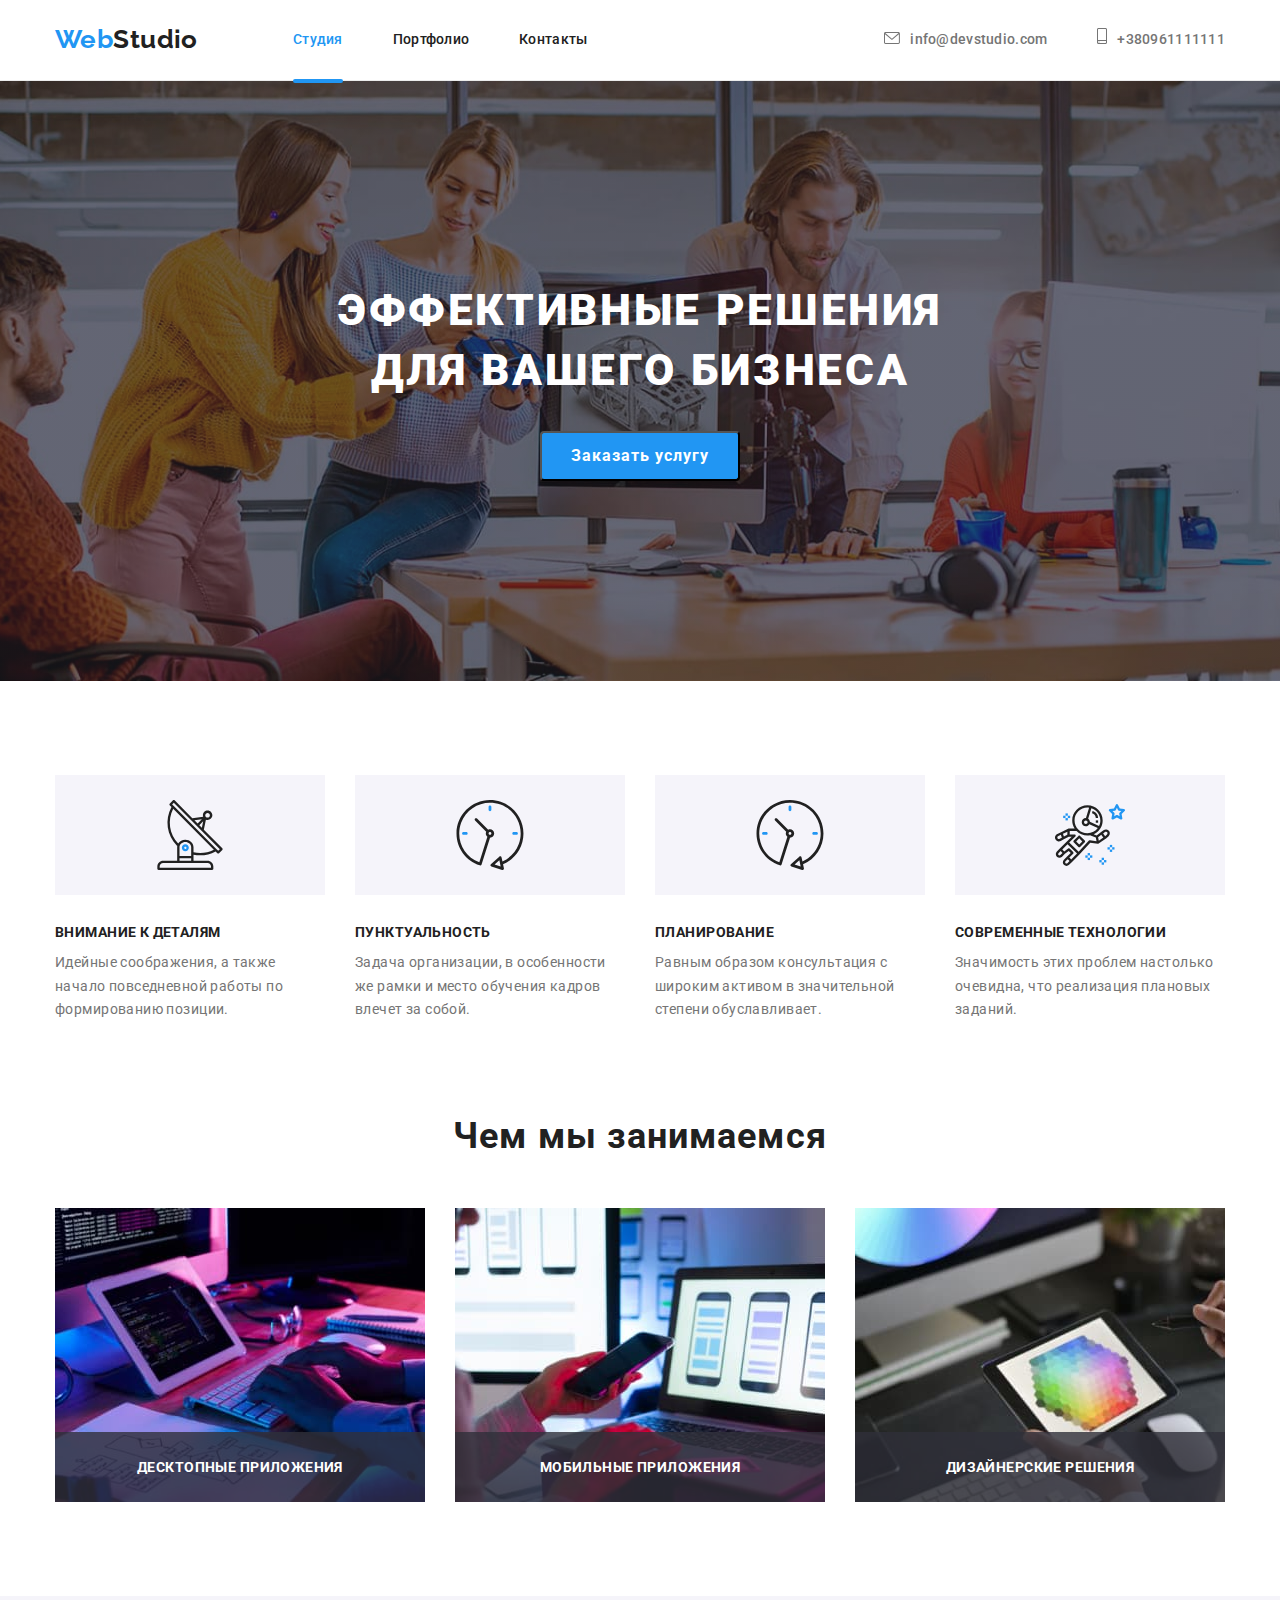
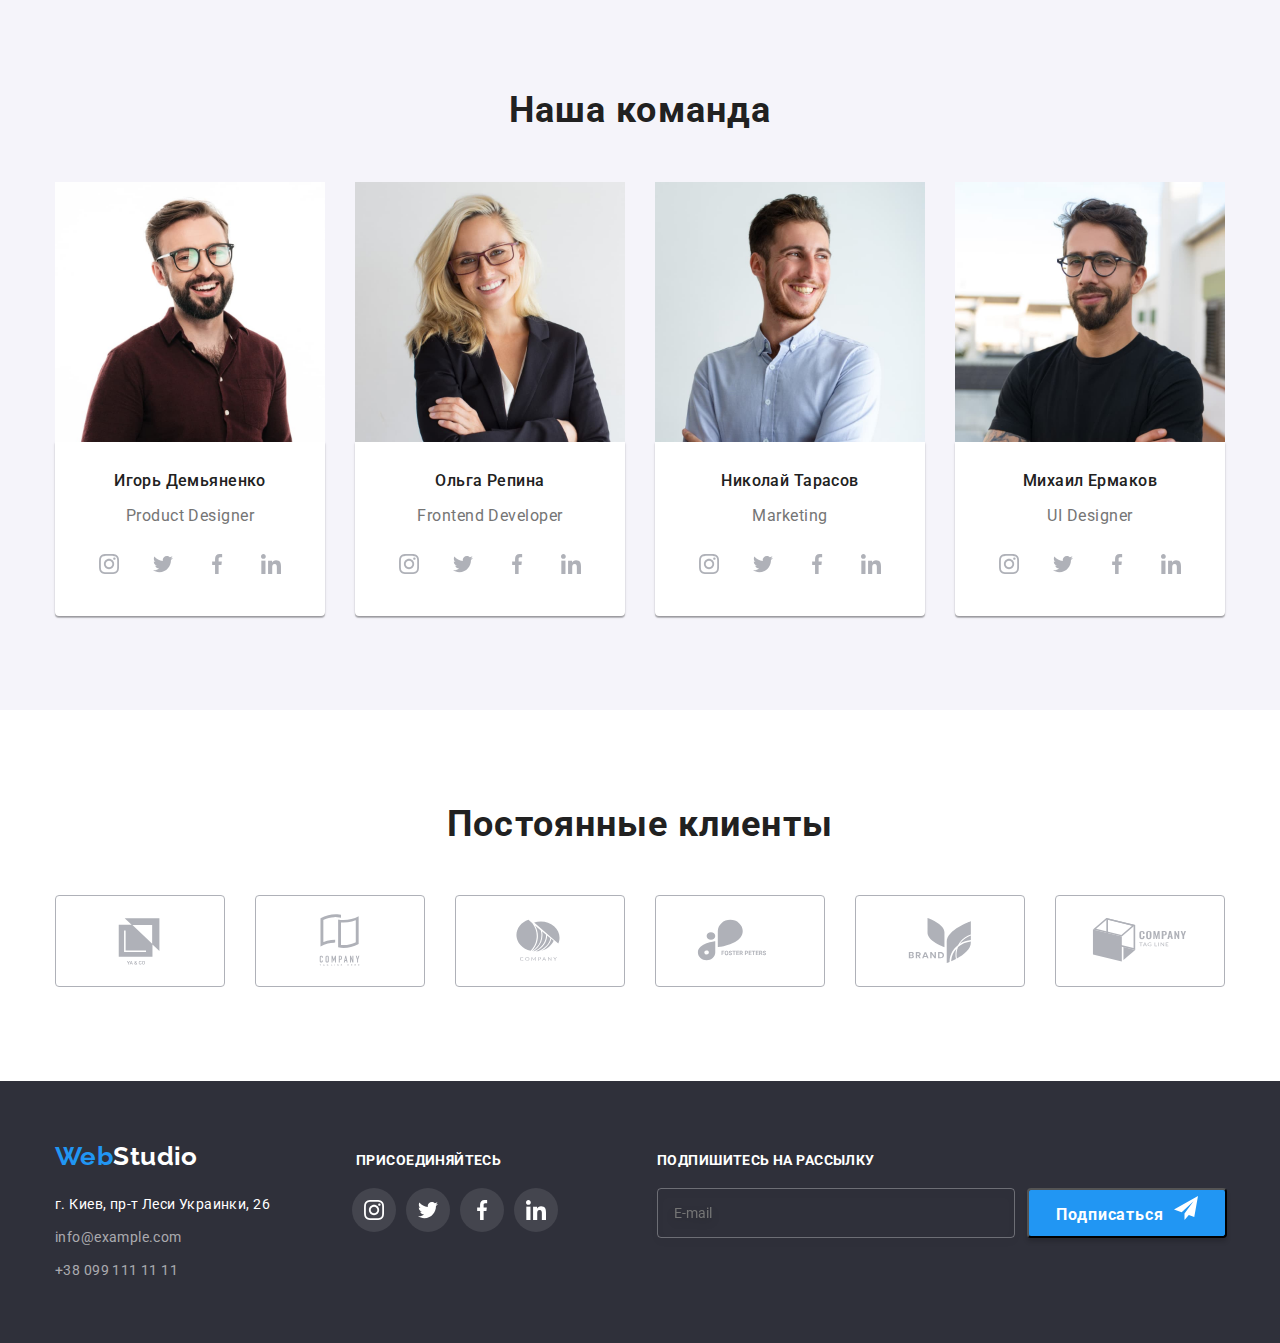
==== commit b40863a2: "homework07" ====
--- a/index.html
+++ b/index.html
@@ -48,7 +48,7 @@
 <section class="hero-works">
         <div class="container hero-works__container">
             <h1 class="hero-works__title">Эффективные решения для вашего бизнеса</h1>
-            <button type="button" class="button-primary" data-modal-open>Заказать услугу</button>
+            <button type="button" class="button__primary" data-modal-open>Заказать услугу</button>
         </div>
 </section>
 
@@ -83,7 +83,7 @@
 
 <section class="section-examples">
     <div class="container section-examples__container">
-        <h2 class="section-title">Чем мы занимаемся</h2>
+        <h2 class="section__title">Чем мы занимаемся</h2>
             <ul class="examples-list list">
                 <li class="examples-list__item">
                     <div class="examples-list__wrap">
@@ -104,29 +104,29 @@
 
 <section class="section-leaders">
     <div class="container section-leaders__container">
-        <h2 class="section-title leaders">Наша команда</h2>
+        <h2 class="section__title">Наша команда</h2>
             <ul class="leaders-list list">
                 <li class="leaders-list__item">
                     <img src="./images/4.jpg" alt="фото дизайнера продукта" width="270">
                 <div class="people leaders-list__people">
                     <h3 class="leaders-list__section-partition">Игорь Демьяненко</h3>
                     <p class="leaders-list__text">Product Designer</p>                   
-                    <ul class="leaders-social-list list">
-                        <li class="leaders-social-item">
-                            <a href="" class="leaders-social-link link">
-                                <svg class="leaders-social-ikon" width="20" height="20">
+                    <ul class="leaders-list__social socials list">
+                        <li class="socials__item">
+                            <a href="" class="socials__link link">
+                                <svg class="socials__ikon" width="20" height="20">
                                     <use href="./images/icons.svg#icon-instagram-2"></use>
                                 </svg></a></li>
-                            <li class="leaders-social-item">
-                                <a href="" class="leaders-social-link link"><svg class="leaders-social-ikon" width="20" height="20">
+                            <li class="socials__item">
+                                <a href="" class="socials__link link"><svg class="socials__ikon" width="20" height="20">
                                         <use href="./images/icons.svg#icon-twitter-1"></use>
                                     </svg></a></li>
-                                <li class="leaders-social-item">
-                                    <a href="" class="leaders-social-link link"><svg class="leaders-social-ikon" width="20" height="20">
+                                <li class="socials__item">
+                                    <a href="" class="socials__link link"><svg class="socials__ikon" width="20" height="20">
                                             <use href="./images/icons.svg#icon-facebook-1"></use>
                                         </svg></a></li>
-                                    <li class="leaders-social-item">
-                                        <a href="" class="leaders-social-link link"><svg class="leaders-social-ikon" width="20" height="20">
+                                    <li class="socials__item">
+                                        <a href="" class="socials__link link"><svg class="socials__ikon" width="20" height="20">
                                                 <use href="./images/icons.svg#icon-linkedin-1"></use>
                                             </svg></a></li>
                     </ul>
@@ -135,25 +135,25 @@
                     <img src="./images/5.jpg" alt="фото фронтенд разработчика" width="270">
 <div class="people leaders-list__people"><h3 class="leaders-list__section-partition">Ольга Репина</h3>
                     <p class="leaders-list__text">Frontend Developer</p>
-                    <ul class="leaders-social-list list">
-                        <li class="leaders-social-item">
-                            <a href="" class="leaders-social-link link">
-                                <svg class="leaders-social-ikon" width="20" height="20">
+                    <ul class="leaders-list__social socials list">
+                        <li class="socials__item">
+                            <a href="" class="socials__link link">
+                                <svg class="socials__ikon" width="20" height="20">
                                     <use href="./images/icons.svg#icon-instagram-2"></use>
                                 </svg></a>
                         </li>
-                        <li class="leaders-social-item">
-                            <a href="" class="leaders-social-link link"><svg class="leaders-social-ikon" width="20" height="20">
+                        <li class="socials__item">
+                            <a href="" class="socials__link link"><svg class="socials__ikon" width="20" height="20">
                                     <use href="./images/icons.svg#icon-twitter-1"></use>
                                 </svg></a>
                         </li>
-                        <li class="leaders-social-item">
-                            <a href="" class="leaders-social-link link"><svg class="leaders-social-ikon" width="20" height="20">
+                        <li class="socials__item">
+                            <a href="" class="socials__link link"><svg class="socials__ikon" width="20" height="20">
                                     <use href="./images/icons.svg#icon-facebook-1"></use>
                                 </svg></a>
                         </li>
-                        <li class="leaders-social-item">
-                            <a href="" class="leaders-social-link link"><svg class="leaders-social-ikon" width="20" height="20">
+                        <li class="socials__item">
+                            <a href="" class="socials__link link"><svg class="socials__ikon" width="20" height="20">
                                     <use href="./images/icons.svg#icon-linkedin-1"></use>
                                 </svg></a>
                         </li>
@@ -164,61 +164,58 @@
                     <img src="./images/6.jpg" alt="фото специалиста по маркетингу" width="270">
 <div class="people leaders-list__people"><h3 class="leaders-list__section-partition">Николай Тарасов</h3>
                     <p class="leaders-list__text">Marketing</p>
-                    <ul class="leaders-social-list list">
-                        <li class="leaders-social-item">
-                            <a href="" class="leaders-social-link link">
-                                <svg class="leaders-social-ikon" width="20" height="20">
-                                    <use href="./images/icons.svg#icon-instagram-2"></use>
-                                </svg></a>
-                        </li>
-                        <li class="leaders-social-item">
-                            <a href="" class="leaders-social-link link"><svg class="leaders-social-ikon" width="20" height="20">
-                                    <use href="./images/icons.svg#icon-twitter-1"></use>
-                                </svg></a>
-                        </li>
-                        <li class="leaders-social-item">
-                            <a href="" class="leaders-social-link link"><svg class="leaders-social-ikon" width="20" height="20">
-                                    <use href="./images/icons.svg#icon-facebook-1"></use>
-                                </svg></a>
-                        </li>
-                        <li class="leaders-social-item">
-                            <a href="" class="leaders-social-link link"><svg class="leaders-social-ikon" width="20" height="20">
-                                    <use href="./images/icons.svg#icon-linkedin-1"></use>
-                                </svg></a>
-                        </li>
-                    </ul>
+                <ul class="leaders-list__social socials list">
+                    <li class="socials__item">
+                        <a href="" class="socials__link link">
+                            <svg class="socials__ikon" width="20" height="20">
+                                <use href="./images/icons.svg#icon-instagram-2"></use>
+                            </svg></a>
+                    </li>
+                    <li class="socials__item">
+                        <a href="" class="socials__link link"><svg class="socials__ikon" width="20" height="20">
+                                <use href="./images/icons.svg#icon-twitter-1"></use>
+                            </svg></a>
+                    </li>
+                    <li class="socials__item">
+                        <a href="" class="socials__link link"><svg class="socials__ikon" width="20" height="20">
+                                <use href="./images/icons.svg#icon-facebook-1"></use>
+                            </svg></a>
+                    </li>
+                    <li class="socials__item">
+                        <a href="" class="socials__link link"><svg class="socials__ikon" width="20" height="20">
+                                <use href="./images/icons.svg#icon-linkedin-1"></use>
+                            </svg></a>
+                    </li>
+                </ul>
 </div>
                 </li>
                 <li class="leaders-list__item">
                     <img src="./images/7.jpg" alt="фото дизайнера интерфейсов" width="270">
 <div class="people leaders-list__people"><h3 class="leaders-list__section-partition">Михаил Ермаков</h3>
                     <p class="leaders-list__text">UI Designer</p>
-                    <ul class="leaders-social-list list">
-                        <li class="leaders-social-item">
-                            <a href="" class="leaders-social-link link">
-                                <svg class="leaders-social-ikon" width="20" height="20">
+                    <ul class="leaders-list__social socials list">
+                        <li class="socials__item">
+                            <a href="" class="socials__link link">
+                                <svg class="socials__ikon" width="20" height="20">
                                     <use href="./images/icons.svg#icon-instagram-2"></use>
                                 </svg></a>
                         </li>
-                        <li class="leaders-social-item">
-                            <a href="" class="leaders-social-link link"><svg class="leaders-social-ikon" width="20" height="20">
+                        <li class="socials__item">
+                            <a href="" class="socials__link link"><svg class="socials__ikon" width="20" height="20">
                                     <use href="./images/icons.svg#icon-twitter-1"></use>
                                 </svg></a>
                         </li>
-                        <li class="leaders-social-item">
-                            <a href="" class="leaders-social-link link"><svg class="leaders-social-ikon" width="20" height="20">
+                        <li class="socials__item">
+                            <a href="" class="socials__link link"><svg class="socials__ikon" width="20" height="20">
                                     <use href="./images/icons.svg#icon-facebook-1"></use>
                                 </svg></a>
                         </li>
-                        <li class="leaders-social-item">
-                            <a href="" class="leaders-social-link link"><svg class="leaders-social-ikon" width="20" height="20">
+                        <li class="socials__item">
+                            <a href="" class="socials__link link"><svg class="socials__ikon" width="20" height="20">
                                     <use href="./images/icons.svg#icon-linkedin-1"></use>
                                 </svg></a>
                         </li>
                     </ul>
-                    </div>
-                </li>
-            </ul>
     </div>
 </section>
 
@@ -227,33 +224,33 @@
 
 
 <section class="section-clients">
-<div class="container ofice-container">
-    <h2 class="section-title clients">Постоянные клиенты</h2>
-    <ul class="section-clients-list list">
-        <li class="section-clients-item">
-            <a href="" class="section-clients-link link">
-                <svg class="section-clients-ikon" width="106" height="60">
+<div class="container ofice__container">
+    <h2 class="section__title">Постоянные клиенты</h2>
+    <ul class="section-clients-list clients  list">
+        <li class="clients__item">
+            <a href="" class="clients__link link">
+                <svg class="clients__ikon" width="106" height="60">
                 <use href="./images/icons.svg#icon-Logo1"></use>
             </svg>
         </a>
     </li>
-            <li class="section-clients-item"><a href="" class="section-clients-link link"><svg class="section-clients-ikon"
+            <li class="clients__item"><a href="" class="clients__link link"><svg class="clients__ikon"
                         width="106" height="60">
                         <use href="./images/icons.svg#icon-Logo-1"></use>
                     </svg></a></li>
-                    <li class="section-clients-item"><a href="" class="section-clients-link link"><svg class="section-clients-ikon"
+                    <li class="clients__item"><a href="" class="clients__link link"><svg class="clients__ikon"
                                 width="106" height="60">
                                 <use href="./images/icons.svg#icon-Logo-2"></use>
                             </svg></a></li>
-                            <li class="section-clients-item"><a href="" class="section-clients-link link"><svg class="section-clients-ikon"
+                            <li class="clients__item"><a href="" class="clients__link link"><svg class="clients__ikon"
                                         width="106" height="60">
                                         <use href="./images/icons.svg#icon-Logo-3"></use>
                                     </svg></a></li>
-                                    <li class="section-clients-item"><a href="" class="section-clients-link link"><svg class="section-clients-ikon"
+                                    <li class="clients__item"><a href="" class="clients__link link"><svg class="clients__ikon"
                                                 width="106" height="60">
                                                 <use href="./images/icons.svg#icon-Logo-4"></use>
                                             </svg></a></li>
-                                            <li class="section-clients-item"><a href="" class="section-clients-link link"><svg class="section-clients-ikon"
+                                            <li class="clients__item"><a href="" class="clients__link link"><svg class="clients__ikon"
                                                         width="106" height="60">
                                                         <use href="./images/icons.svg#icon-Logo"></use>
                                                     </svg></a></li>
@@ -271,50 +268,50 @@
             <a class="logo-href" href="/"><span class="accent">Web</span><span class="logo">Studio</span> </a>
             <address>
                 <ul class="footer-local list">
-                    <li class="footer-item">
+                    <li class="footer-local__item">
                         <a href="г.Киев,пр-тЛесиУкраинки,26 " class="link actual">г. Киев, пр-т Леси Украинки, 26 <br/></a>
                     </li>
-                    <li class="footer-item">
+                    <li class="footer-local__item">
                         <a href="info@example.com" class="link mail">info@example.com</a>
                     </li>
-                    <li class="footer-item">
+                    <li class="footer-local__item">
                         <a href="+380991111111" class="link mail">+38 099 111 11 11</a>
                     </li>
                 </ul>
             </address>
         </div>            
         <div class="footer-proposition">
-                <h3 class="footer-text">присоединяйтесь</h3>
-            <ul class="footer-works-list list">
-                <li class="footer-works-item">
-                    <a href="" class="footer-works-link link">
-                        <svg class="footer-social-ikon" width="20" height="20">
+                <h3 class="footer-text__title">присоединяйтесь</h3>
+            <ul class="footer-works-list works list">
+                <li class="works__item">
+                    <a href="" class="works__link link">
+                        <svg class="works__ikon" width="20" height="20">
                             <use href="./images/icons.svg#icon-instagram-2"></use>
                         </svg>
                     </a>
                 </li>
-                <li class="footer-works-item">
-                    <a href="" class="footer-works-link link"><svg class="footer-social-ikon" width="20" height="20">
+                <li class="works__item">
+                    <a href="" class="works__link link"><svg class="works__ikon" width="20" height="20">
                             <use href="./images/icons.svg#icon-twitter-1"></use>
                         </svg></a>
                 </li>
-                <li class="footer-works-item">
-                    <a href="" class="footer-works-link link"><svg class="footer-social-ikon" width="20" height="20">
+                <li class="works__item">
+                    <a href="" class="works__link link"><svg class="works__ikon" width="20" height="20">
                             <use href="./images/icons.svg#icon-facebook-1"></use>
                         </svg></a>
                 </li>
-                <li class="footer-works-item">
-                    <a href="" class="footer-works-link link"><svg class="footer-social-ikon" width="20" height="20">
+                <li class="works__item">
+                    <a href="" class="works__link link"><svg class="works__ikon" width="20" height="20">
                             <use href="./images/icons.svg#icon-linkedin-1"></use>
                         </svg></a>
                 </li>
         </div>
         <div class="footer-distribution">
-            <h3 class="footer-text">Подпишитесь на рассылку</h3>
+            <h3 class="footer-text__title">Подпишитесь на рассылку</h3>
             <form action="#">
             <div class="button-distribution">
                 <input type="email" id="email-online" name="email-online" placeholder="E-mail" class="footer-input">
-                <button type="submit" class="button-primary">Подписаться<svg class="footer-social-ikon distribution-icon"
+                <button type="submit" class="button__primary">Подписаться<svg class="works__ikon distribution-icon"
                         width="24" height="24">
                         <use href="./images/icons.svg#icon-iconsend"></use>
                     </svg></button></form>
@@ -330,34 +327,34 @@
         <button type="button" class="modal-close" data-modal-close><svg class="modal-close-icon" width="18" height="18">
             <use href="images/icons.svg#icon-close-black-18dp-2-1"></use>
         </svg></button>
-        <p class="modal-title">Оставьте свои данные, мы вам перезвоним</p>
+        <p class="modal__title">Оставьте свои данные, мы вам перезвоним</p>
         <form action="#" class="modal-form">
-            <div class="form-field">
-                <label class="form-label">Имя</label>
-            <div class="input-wrap"><input type="text" name="user-name" class="modal-input">
-            <svg class="input-ikon" width="18" height="18"><use href="./images/icons.svg#icon-person-black-18dp-1-2"></use></svg></div>
+            <div class="modal-form__field">
+                <label class="modal-form__label">Имя</label>
+            <div class="modal-form__input-wrap"><input type="text" name="user-name" class="modal-form__input">
+            <svg class="modal-form__input-ikon" width="18" height="18"><use href="./images/icons.svg#icon-person-black-18dp-1-2"></use></svg></div>
             </div>
-        <div class="form-field">
-            <label class="form-label">Телефон</label>
-            <div class="input-wrap"><input type="email" name="user-email" class="modal-input">
-            <svg class="input-ikon" width="18" height="18">
+        <div class="modal-form__field">
+            <label class="modal-form__label">Телефон</label>
+            <div class="modal-form__input-wrap"><input type="email" name="user-email" class="modal-form__input">
+            <svg class="modal-form__input-ikon" width="18" height="18">
                 <use href="./images/icons.svg#icon-phone-black-18dp-1"></use></svg></div>
         </div>
-        <div class="form-field">
-            <label class="form-label">Почта</label>
-            <div class="input-wrap"><input type="tel" name="user-tel" class="modal-input">
-            <svg class="input-ikon" width="18" height="18"><use href="./images/icons.svg#icon-Vector"></use></svg></div>
-        </div>
-        <div class="form-field">
-            <label class="form-label">Комментарий</label>
-            <textarea name="user-text" id="user-text" placeholder="Введите текст" class="modal-textarea"></textarea>
-        </div>
-        <div class="form-field">
-            <input type="checkbox" name="input-check" id="input-check" class="policy-check filter-part">
-            <label for="input-check" class="policy-text">Соглашаюсь с рассылкой и принимаю&nbsp;
+        <div class="modal-form__field">
+            <label class="modal-form__label">Почта</label>
+            <div class="modal-form__input-wrap"><input type="tel" name="user-tel" class="modal-form__input">
+            <svg class="modal-form__input-ikon" width="18" height="18"><use href="./images/icons.svg#icon-Vector"></use></svg></div>
+        </div>
+        <div class="modal-form__field">
+            <label class="modal-form__label">Комментарий</label>
+            <textarea name="user-text" id="user-text" placeholder="Введите текст" class="modal-form__textarea"></textarea>
+        </div>
+        <div class="modal-form__field">
+            <input type="checkbox" name="input-check" id="input-check" class="modal-form__policy-check filter-part">
+            <label for="input-check" class="modal-form__policy-text">Соглашаюсь с рассылкой и принимаю&nbsp;
             <a href="" class="contract"> Условия договора</a></label>
         </div>
-        <button type="submit" class="button-primary">Отправить</button>
+        <button type="submit" class="button__primary">Отправить</button>
         </form>
     </div>
 </div>
--- a/css/main.min.css
+++ b/css/main.min.css
@@ -1,2 +1,2 @@
-p,h1,h2,h3,h4,h5,h6{margin:0}ul,ol{margin:0;padding:0}button{cursor:pointer}img{display:block}body{background:var(--primary-white-color);color:var(--primary-text-color);font-family:Roboto, sans-serif;letter-spacing:0.03em;font-size:14px;line-height:1.71}.list{list-style:none}.link{text-decoration:none}:root{--primary-text-color: #757575;--title-text-color: #212121;--accent-color: #2196f3;--primary-white-color: #ffffff;--footer-adress-color: rgba(255, 255, 255, 0.6);--base-margin: 30px}.filter-part{position:absolute;width:1px;height:1px;margin:-1px;border:0;padding:0;white-space:nowrap;clip-path:inset(100%);clip:rect(0 0 0 0);overflow:hidden}.header{width:100%;padding-top:24px;padding-bottom:25px;border-bottom:1px solid #ececec}.header-nav{display:flex}.header__container{display:flex;align-items:center}.header__item:not(:last-child){margin-right:50px}.icon-mail,.icon-tel{margin-right:10px;fill:currentColor}.header-mail:hover,.header-mail:focus,.header-tel:hover,.header-tel:focus{color:var(--accent-color);transition:color 250ms cubic-bezier(0.4, 0, 0.2, 1)}.current:after{content:'';width:100%;height:4px;background:#2196f3;border-radius:2px;position:absolute;display:block;margin-top:28px}.accent{color:var(--accent-color);font-family:Raleway, sans-serif;font-weight:700;font-size:26px;line-height:1.19}.logo{color:var(--title-text-color);font-family:Raleway, sans-serif;font-weight:700;font-size:26px;line-height:1.19}.logo-href{text-decoration:none;width:145px;height:31px;margin-right:93px}.auth-nav__telephone{margin-left:50px}.auth-nav{display:flex;margin-left:auto;align-items:center}.auth-nav .link:hover,.auth-nav .link:focus{color:var(--accent-color)}.auth-nav-item:not(:last-child){margin-right:30px}.auth-nav .link{color:var(--primary-text-color);letter-spacing:0.02em;font-weight:500;font-size:14px;line-height:1.14;text-decoration:none}.site-nav{display:flex;align-items:center}.site-nav .link:hover,.site-nav .link:focus{color:var(--accent-color);transition:color 250ms cubic-bezier(0.4, 0, 0.2, 1)}.site-nav .link.current{color:var(--accent-color);transition:color 250ms cubic-bezier(0.4, 0, 0.2, 1)}.site-nav .link{color:var(--title-text-color);letter-spacing:0.02em;font-weight:500;font-size:14px;line-height:1.14;text-decoration:none}.site-nav .current{position:relative}.hero-works{background-color:#2f303a;background-image:linear-gradient(rgba(47,48,58,0.4), rgba(47,48,58,0.4)),url(../images/fon.jpg);background-repeat:no-repeat;background-position:center;background-size:cover;max-width:1600px;padding-top:200px;padding-bottom:200px;margin:0 auto;text-align:center}.hero-works__title{color:var(--primary-white-color);letter-spacing:0.06em;font-weight:900;font-size:44px;line-height:1.36;text-align:center;text-transform:uppercase;width:696px;margin:0 auto;margin-bottom:var(--base-margin)}.section{padding:94px 0}.feature-list{display:flex;list-style:none}.feature-list__text{font-size:14px;line-height:1.71;letter-spacing:0.03em;width:270px;color:var(--primary-text-color)}.feature-list__title{color:var(--title-text-color);font-weight:700;font-size:14px;line-height:1.14;width:270px;margin-bottom:10px;text-transform:uppercase}.feature-list__item::before{content:'';background-color:#f5f4fa;height:120px;display:block;background-position:center;background-size:70px;background-repeat:no-repeat;margin-bottom:30px}.feature-list__item:not(:last-child){margin-right:var(--base-margin);width:270px}.feature-list__item:nth-child(1)::before{background-image:url(../images/antenna.svg)}.feature-list__item:nth-child(2)::before{background-image:url(../images/clock.svg)}.feature-list__item:nth-child(3)::before{background-image:url(../images/clock.svg)}.feature-list__item:nth-child(4)::before{background-image:url(../images/astronaut.svg)}.section-examples{padding-bottom:94px}.examples-list{display:flex}.examples-list__item{position:relative;overflow:hidden}.examples-list__item:not(:last-child){margin-right:var(--base-margin)}.examples-list__pictures-text{position:absolute;bottom:0;color:var(--primary-white-color);background-color:rgba(47,48,58,0.8);width:100%;height:70px;font-size:14px;font-weight:700;line-height:16px;text-align:center;letter-spacing:0.03em;text-transform:uppercase;padding:27px}.leaders-social-link{width:44px;height:44px;border-radius:50%;display:flex;align-items:center;justify-content:center;color:#afb1b8;transition:background-color 250ms cubic-bezier(0.4, 0, 0.2, 1),color 250ms cubic-bezier(0.4, 0, 0.2, 1)}.leaders-social-link:hover,.leaders-social-link:focus{background-color:var(--accent-color);color:var(--primary-white-color)}.leaders-social-ikon{fill:currentColor}.leaders-social-list{display:flex;justify-content:center;margin-top:16px}.leaders-social-item+.leaders-social-item{margin-left:10px}.leaders-list__people{padding-top:30px;padding-bottom:30px;background:#ffffff;box-shadow:0px 1px 3px rgba(0,0,0,0.12),0px 1px 1px rgba(0,0,0,0.14),0px 2px 1px rgba(0,0,0,0.2);border-radius:0px 0px 4px 4px}.leaders-list__text{letter-spacing:0.03em;font-size:16px;line-height:1.18;text-align:center}.section-leaders{padding-top:94px;padding-bottom:94px;background-color:#f5f4fa}.leaders-list{display:flex}.leaders-list__item:not(:last-child){margin-right:var(--base-margin)}.leaders-list__section-partition{color:var(--title-text-color);font-weight:500;font-size:16px;line-height:1.18;margin-bottom:10px;text-align:center;margin-bottom:16px}.section-clients{padding-bottom:94px;padding-top:94px}.section-clients-list{display:flex;justify-content:center}.section-clients-item:not(:last-child){margin-right:var(--base-margin)}.section-clients-link{width:100%;height:100%;display:flex;align-items:center;justify-content:center;color:#afb1b8;width:170px;height:92px;border:1px solid #afb1b8;border-radius:4px;transition:color 250ms cubic-bezier(0.4, 0, 0.2, 1),border-color 250ms cubic-bezier(0.4, 0, 0.2, 1)}.section-clients-link:hover,.section-clients-link:focus{color:var(--accent-color);border-color:var(--accent-color)}.section-clients-ikon{fill:currentColor}.footer-works{background-color:#2f303a;padding-bottom:60px;padding-top:60px}.footer-works .logo{color:var(--primary-white-color);font-family:Raleway, sans-serif;font-weight:700;font-size:26px;line-height:1.19;text-decoration:none}.footer-item:not(:last-child){margin-bottom:9px}.footer-local{font-style:normal;margin-top:20px}.footer-local .link{color:var(--footer-adress-color);letter-spacing:0.03em;font-size:14px;line-height:1.71;text-decoration:none}.link.actual{color:var(--primary-white-color);letter-spacing:0.03em;font-size:14px;line-height:1.71;text-decoration:none;transition:color 250ms cubic-bezier(0.4, 0, 0.2, 1)}.link.mail{transition:color 250ms cubic-bezier(0.4, 0, 0.2, 1)}.link.mail:hover,.link.mail:focus{color:var(--primary-white-color)}.actual:hover,.actual:focus{color:rgba(255,255,255,0.6)}.logo-new{display:flex;align-items:baseline}.footer-nav{min-width:231px}.footer-proposition{width:208px;margin-left:70px}.footer-works-list{display:flex;justify-content:center}.footer-works-item{margin-right:10px;margin-top:20px}.footer-text{font-weight:700px;font-size:14px;line-height:calc(16 / 14);letter-spacing:0.03em;text-transform:uppercase;color:var(--primary-white-color)}.footer-works-link{width:44px;height:44px;color:var(--primary-white-color);border-radius:50%;display:flex;justify-content:center;align-items:center;background:rgba(255,255,255,0.1);transition:color 250ms cubic-bezier(0.4, 0, 0.2, 1),background-color 250ms cubic-bezier(0.4, 0, 0.2, 1)}.footer-works-link:hover,.footer-works-link:focus{background-color:var(--accent-color);color:var(--primary-white-color)}.footer-social-ikon{fill:currentColor}.footer-distribution{width:570px;height:86px;margin-left:93px}.footer-input{width:358px;height:50px;color:#ffffff;border:1px solid rgba(255,255,255,0.3);box-sizing:border-box;filter:drop-shadow(0px 4px 4px rgba(0,0,0,0.15));border-radius:4px;padding-left:16px;margin-right:12px;outline:none;background-color:transparent;transition:transform 250ms cubic-bezier(0.4, 0, 0.2, 1)}.button-distribution{display:flex;justify-items:center;margin-top:20px}.button-distribution .button-primary{display:flex;padding-left:29px;align-items:center}.distribution-icon{margin-left:10px}.hero-link{display:block}.hero-link:hover,.hero-link:focus{box-shadow:0px 1px 1px rgba(0,0,0,0.12),0px 4px 4px rgba(0,0,0,0.06),1px 4px 6px rgba(0,0,0,0.16)}.filter-banner{padding:20px 24px;width:370px;border:1px solid #eeeeee}.filter-list{list-style:none}.filter-list .title{color:var(--title-text-color);letter-spacing:0.06em;font-weight:700;font-size:18px;line-height:2;width:322px;margin-bottom:4px}.filter-list .text{color:var(--primary-text-color);letter-spacing:0.03em;font-size:16px;line-height:1.87;width:322px}.filter-list.option{display:flex;flex-wrap:wrap;margin-left:-30px;margin-bottom:-30px}.filter-button.list{align-items:center;margin-bottom:50px;justify-content:center}.filter-button{display:flex}.filter-list.option{display:flex;flex-wrap:wrap;margin-left:-30px;margin-bottom:-30px}.filter-selection{width:calc(100% / 3 - 30px);margin-left:30px;margin-bottom:30px}.filter-selection:hover .filter-pictures-text{transform:translateY(0)}.filter-item-wrap{position:relative;overflow:hidden}.filter-pictures-text{position:absolute;top:0;height:100%;font-size:18px;line-height:1.56;letter-spacing:0.03em;color:#ffffff;padding:63px 24px;background-color:var(--accent-color);transform:translateY(100%);transition:transform 250ms}.filter{padding-top:94px;padding-bottom:114px}.filter-item:not(:last-child){margin-right:8px}.container{width:1200px;padding-left:15px;padding-right:15px;margin:0 auto}.button-primary{color:var(--primary-white-color);background-color:var(--accent-color);font-family:Roboto, sans-serif;letter-spacing:0.06em;font-weight:700;font-size:16px;line-height:1.87;min-width:200px;height:50px;border-radius:4px;margin:0 auto;transition:background-color 250ms cubic-bezier(0.4, 0, 0.2, 1);box-shadow:0px 4px 4px rgba(0,0,0,0.15);margin-left:auto;margin-right:auto;display:block}.button-secondary{color:var(--title-text-color);background-color:#f5f4fa;font-family:Roboto, sans-serif;letter-spacing:0.03em;font-weight:500;font-size:16px;line-height:1.62;border:0;transition:background-color 250ms cubic-bezier(0.4, 0, 0.2, 1)}.button-secondary:hover,.button-secondary:focus{color:var(--primary-white-color);background:#2196f3;box-shadow:0px 3px 1px rgba(0,0,0,0.1),0px 1px 2px rgba(0,0,0,0.08),0px 2px 2px rgba(0,0,0,0.12);border-radius:4px}.button-secondary.oll{width:73px;height:38px}.button-secondary.web{width:128px;height:38px}.button-secondary.app{width:145px;height:38px}.button-secondary.des{width:103px;height:38px}.button-secondary.mark{width:130px;height:38px}.backdrop{width:100vw;height:100vh;background-color:rgba(0,0,0,0.2);box-shadow:0px 1px 3px rgba(0,0,0,0.12),0px 1px 1px rgba(0,0,0,0.14),0px 2px 1px rgba(0,0,0,0.2);position:absolute;top:0;transition:opacity 250ms, visibility 250ms}.backdrop.is-hidden .modal{transform:scale(2) rotate(180deg)}.modal{width:528px;min-height:581px;background:#ffffff;box-shadow:0px 1px 3px rgba(0,0,0,0.12),0px 1px 1px rgba(0,0,0,0.14),0px 2px 1px rgba(0,0,0,0.2);border-radius:4px;position:absolute;top:50%;left:50%;transform:translate(-50%, -50%) scale(1) rotate(0);transition:transform 250ms cubic-bezier(0.4, 0, 0.2, 1);padding:40px}.modal-close{top:8px;right:8px;width:30px;height:30px;background:#ffffff;border:1px solid rgba(0,0,0,0.1);border-radius:50%;position:absolute;display:flex;align-items:center;justify-content:center}.modal-close:hover .modal-close-icon,.modal-close:focus .modal-close-icon{fill:var(--accent-color)}.modal-close-icon{display:flex;align-items:center;justify-content:center;transition:fill 250ms cubic-bezier(0.4, 0, 0.2, 1)}.modal-title{font-weight:700;font-size:20px;line-height:calc(23px / 20px);text-align:center;letter-spacing:0.03em;color:#212121;margin-bottom:12px}.form-field{margin-bottom:10px}.input-ikon{position:absolute;left:10px;top:50%;transform:translateY(-50%);transition:fill 250ms cubic-bezier(0.4, 0, 0.2, 1)}.modal-input{width:100%;height:40px;border:1px solid rgba(33,33,33,0.2);border-radius:4px;padding-left:42px;outline:none;transition:border-color 250ms cubic-bezier(0.4, 0, 0.2, 1)}.modal-input:focus{border-color:var(--accent-color)}.modal-input:focus+.input-ikon{fill:var(--accent-color)}.contract{color:var(--accent-color)}.policy-text{font-size:14px;line-height:1.71;letter-spacing:0.03em;color:#757575;display:flex;align-items:center}.policy-text::before{content:'';width:16px;height:15px;border:2px solid #000000;border-radius:2px;margin-right:8px;margin-left:12px;display:flex;align-items:center;justify-content:center}.policy-check:checked+.policy-text::before{background-image:url(../images/iconcheck.svg);background-position:center;background-repeat:no-repeat;background-size:cover;border:none}.form-label{font-size:12px;line-height:1.16;letter-spacing:0.01em;color:#757575;display:block;margin-bottom:4px}.policy-check:checked+.form-label{font-size:12px;line-height:1.16;letter-spacing:0.01em;color:#757575;display:block;margin-bottom:4px}.input-wrap{position:relative}.modal-textarea{width:448px;height:120px;left:576px;top:518px;border:1px solid rgba(33,33,33,0.2);box-sizing:border-box;border-radius:4px;padding:10px 12px;resize:none;outline:none;transition:border-color 250ms cubic-bezier(0.4, 0, 0.2, 1)}.modal-textarea:focus{border-color:var(--accent-color)}.is-hidden{opacity:0;visibility:none;pointer-events:none}.section-title{color:var(--title-text-color);font-weight:700;font-size:36px;line-height:1.16;text-align:center;letter-spacing:0.03em;margin:0 auto;margin-bottom:50px}
+p,h1,h2,h3,h4,h5,h6{margin:0}ul,ol{margin:0;padding:0}button{cursor:pointer}img{display:block}body{background:var(--primary-white-color);color:var(--primary-text-color);font-family:Roboto, sans-serif;letter-spacing:0.03em;font-size:14px;line-height:1.71}.list{list-style:none}.link{text-decoration:none}:root{--primary-text-color: #757575;--title-text-color: #212121;--accent-color: #2196f3;--primary-white-color: #ffffff;--footer-adress-color: rgba(255, 255, 255, 0.6);--base-margin: 30px}.filter-part{position:absolute;width:1px;height:1px;margin:-1px;border:0;padding:0;white-space:nowrap;clip-path:inset(100%);clip:rect(0 0 0 0);overflow:hidden}.header{width:100%;padding-top:24px;padding-bottom:25px;border-bottom:1px solid #ececec}.header-nav{display:flex}.header__container{display:flex;align-items:center}.header__item:not(:last-child){margin-right:50px}.icon-mail,.icon-tel{margin-right:10px;fill:currentColor}.header-mail:hover,.header-mail:focus,.header-tel:hover,.header-tel:focus{color:var(--accent-color);transition:color 250ms cubic-bezier(0.4, 0, 0.2, 1)}.current:after{content:'';width:100%;height:4px;background:#2196f3;border-radius:2px;position:absolute;display:block;margin-top:28px}.accent{color:var(--accent-color);font-family:Raleway, sans-serif;font-weight:700;font-size:26px;line-height:1.19}.logo{color:var(--title-text-color);font-family:Raleway, sans-serif;font-weight:700;font-size:26px;line-height:1.19}.logo-href{text-decoration:none;width:145px;height:31px;margin-right:93px}.auth-nav__telephone{margin-left:50px}.auth-nav{display:flex;margin-left:auto;align-items:center}.auth-nav .link:hover,.auth-nav .link:focus{color:var(--accent-color)}.auth-nav-item:not(:last-child){margin-right:30px}.auth-nav .link{color:var(--primary-text-color);letter-spacing:0.02em;font-weight:500;font-size:14px;line-height:1.14;text-decoration:none}.site-nav{display:flex;align-items:center}.site-nav .link:hover,.site-nav .link:focus{color:var(--accent-color);transition:color 250ms cubic-bezier(0.4, 0, 0.2, 1)}.site-nav .link.current{color:var(--accent-color);transition:color 250ms cubic-bezier(0.4, 0, 0.2, 1)}.site-nav .link{color:var(--title-text-color);letter-spacing:0.02em;font-weight:500;font-size:14px;line-height:1.14;text-decoration:none}.site-nav .current{position:relative}.hero-works{background-color:#2f303a;background-image:linear-gradient(rgba(47,48,58,0.4), rgba(47,48,58,0.4)),url(../images/fon.jpg);background-repeat:no-repeat;background-position:center;background-size:cover;max-width:1600px;padding-top:200px;padding-bottom:200px;margin:0 auto;text-align:center}.hero-works__title{color:var(--primary-white-color);letter-spacing:0.06em;font-weight:900;font-size:44px;line-height:1.36;text-align:center;text-transform:uppercase;width:696px;margin:0 auto;margin-bottom:var(--base-margin)}.section{padding:94px 0}.feature-list{display:flex;list-style:none}.feature-list__text{font-size:14px;line-height:1.71;letter-spacing:0.03em;width:270px;color:var(--primary-text-color)}.feature-list__title{color:var(--title-text-color);font-weight:700;font-size:14px;line-height:1.14;width:270px;margin-bottom:10px;text-transform:uppercase}.feature-list__item::before{content:'';background-color:#f5f4fa;height:120px;display:block;background-position:center;background-size:70px;background-repeat:no-repeat;margin-bottom:30px}.feature-list__item:not(:last-child){margin-right:var(--base-margin);width:270px}.feature-list__item:nth-child(1)::before{background-image:url(../images/antenna.svg)}.feature-list__item:nth-child(2)::before{background-image:url(../images/clock.svg)}.feature-list__item:nth-child(3)::before{background-image:url(../images/clock.svg)}.feature-list__item:nth-child(4)::before{background-image:url(../images/astronaut.svg)}.section-examples{padding-bottom:94px}.examples-list{display:flex}.examples-list__item{position:relative;overflow:hidden}.examples-list__item:not(:last-child){margin-right:var(--base-margin)}.examples-list__pictures-text{position:absolute;bottom:0;color:var(--primary-white-color);background-color:rgba(47,48,58,0.8);width:100%;height:70px;font-size:14px;font-weight:700;line-height:16px;text-align:center;letter-spacing:0.03em;text-transform:uppercase;padding:27px}.leaders-list__people{padding-top:30px;padding-bottom:30px;background:#ffffff;box-shadow:0px 1px 3px rgba(0,0,0,0.12),0px 1px 1px rgba(0,0,0,0.14),0px 2px 1px rgba(0,0,0,0.2);border-radius:0px 0px 4px 4px}.leaders-list__text{letter-spacing:0.03em;font-size:16px;line-height:1.18;text-align:center}.section-leaders{padding-top:94px;padding-bottom:94px;background-color:#f5f4fa}.leaders-list{display:flex}.leaders-list__item:not(:last-child){margin-right:var(--base-margin)}.leaders-list__section-partition{color:var(--title-text-color);font-weight:500;font-size:16px;line-height:1.18;margin-bottom:10px;text-align:center;margin-bottom:16px}.section-clients{padding-bottom:94px;padding-top:94px}.clients{display:flex;justify-content:center}.clients__item:not(:last-child){margin-right:var(--base-margin)}.clients__link{width:100%;height:100%;display:flex;align-items:center;justify-content:center;color:#afb1b8;width:170px;height:92px;border:1px solid #afb1b8;border-radius:4px;transition:color 250ms cubic-bezier(0.4, 0, 0.2, 1),border-color 250ms cubic-bezier(0.4, 0, 0.2, 1)}.clients__link:hover,.clients__link:focus{color:var(--accent-color);border-color:var(--accent-color)}.clients__ikon{fill:currentColor}.footer-works{background-color:#2f303a;padding-bottom:60px;padding-top:60px}.footer-works .logo{color:var(--primary-white-color);font-family:Raleway, sans-serif;font-weight:700;font-size:26px;line-height:1.19;text-decoration:none}.footer-local__item:not(:last-child){margin-bottom:9px}.footer-local{font-style:normal;margin-top:20px}.footer-local .link{color:var(--footer-adress-color);letter-spacing:0.03em;font-size:14px;line-height:1.71;text-decoration:none}.link.actual{color:var(--primary-white-color);letter-spacing:0.03em;font-size:14px;line-height:1.71;text-decoration:none;transition:color 250ms cubic-bezier(0.4, 0, 0.2, 1)}.link.mail{transition:color 250ms cubic-bezier(0.4, 0, 0.2, 1)}.link.mail:hover,.link.mail:focus{color:var(--primary-white-color)}.actual:hover,.actual:focus{color:rgba(255,255,255,0.6)}.logo-new{display:flex;align-items:baseline}.footer-nav{min-width:231px}.footer-proposition{width:208px;margin-left:70px}.footer-works-list{display:flex;justify-content:center}.works__item{margin-right:10px;margin-top:20px}.footer-text__title{font-weight:700px;font-size:14px;line-height:calc(16 / 14);letter-spacing:0.03em;text-transform:uppercase;color:var(--primary-white-color)}.works__link{width:44px;height:44px;color:var(--primary-white-color);border-radius:50%;display:flex;justify-content:center;align-items:center;background:rgba(255,255,255,0.1);transition:color 250ms cubic-bezier(0.4, 0, 0.2, 1),background-color 250ms cubic-bezier(0.4, 0, 0.2, 1)}.works__link:hover,.works__link:focus{background-color:var(--accent-color);color:var(--primary-white-color)}.works__ikon{fill:currentColor}.footer-distribution{width:570px;height:86px;margin-left:93px}.footer-input{width:358px;height:50px;color:#ffffff;border:1px solid rgba(255,255,255,0.3);box-sizing:border-box;filter:drop-shadow(0px 4px 4px rgba(0,0,0,0.15));border-radius:4px;padding-left:16px;margin-right:12px;outline:none;background-color:transparent;transition:transform 250ms cubic-bezier(0.4, 0, 0.2, 1)}.button-distribution{display:flex;justify-items:center;margin-top:20px}.button-distribution .button-primary{display:flex;padding-left:29px;align-items:center}.distribution-icon{margin-left:10px}.hero-link{display:block}.hero-link:hover,.hero-link:focus{box-shadow:0px 1px 1px rgba(0,0,0,0.12),0px 4px 4px rgba(0,0,0,0.06),1px 4px 6px rgba(0,0,0,0.16)}.filter-banner{padding:20px 24px;width:370px;border:1px solid #eeeeee}.filter-list{list-style:none}.filter-list .title{color:var(--title-text-color);letter-spacing:0.06em;font-weight:700;font-size:18px;line-height:2;width:322px;margin-bottom:4px}.filter-list .text{color:var(--primary-text-color);letter-spacing:0.03em;font-size:16px;line-height:1.87;width:322px}.filter-list.option{display:flex;flex-wrap:wrap;margin-left:-30px;margin-bottom:-30px}.filter-button.list{align-items:center;margin-bottom:50px;justify-content:center}.filter-button{display:flex}.filter-list.option{display:flex;flex-wrap:wrap;margin-left:-30px;margin-bottom:-30px}.filter-selection{width:calc(100% / 3 - 30px);margin-left:30px;margin-bottom:30px}.filter-selection:hover .filter-pictures-text{transform:translateY(0)}.filter-item-wrap{position:relative;overflow:hidden}.filter-pictures-text{position:absolute;top:0;height:100%;font-size:18px;line-height:1.56;letter-spacing:0.03em;color:#ffffff;padding:63px 24px;background-color:var(--accent-color);transform:translateY(100%);transition:transform 250ms}.filter{padding-top:94px;padding-bottom:114px}.filter-item:not(:last-child){margin-right:8px}.container{width:1200px;padding-left:15px;padding-right:15px;margin:0 auto}.button__primary{color:var(--primary-white-color);background-color:var(--accent-color);font-family:Roboto, sans-serif;letter-spacing:0.06em;font-weight:700;font-size:16px;line-height:1.87;min-width:200px;height:50px;border-radius:4px;margin:0 auto;transition:background-color 250ms cubic-bezier(0.4, 0, 0.2, 1);box-shadow:0px 4px 4px rgba(0,0,0,0.15);margin-left:auto;margin-right:auto;display:block}.button-secondary{color:var(--title-text-color);background-color:#f5f4fa;font-family:Roboto, sans-serif;letter-spacing:0.03em;font-weight:500;font-size:16px;line-height:1.62;border:0;transition:background-color 250ms cubic-bezier(0.4, 0, 0.2, 1)}.button-secondary:hover,.button-secondary:focus{color:var(--primary-white-color);background:#2196f3;box-shadow:0px 3px 1px rgba(0,0,0,0.1),0px 1px 2px rgba(0,0,0,0.08),0px 2px 2px rgba(0,0,0,0.12);border-radius:4px}.button-secondary.oll{width:73px;height:38px}.button-secondary.web{width:128px;height:38px}.button-secondary.app{width:145px;height:38px}.button-secondary.des{width:103px;height:38px}.button-secondary.mark{width:130px;height:38px}.backdrop{width:100vw;height:100vh;background-color:rgba(0,0,0,0.2);box-shadow:0px 1px 3px rgba(0,0,0,0.12),0px 1px 1px rgba(0,0,0,0.14),0px 2px 1px rgba(0,0,0,0.2);position:absolute;top:0;transition:opacity 250ms, visibility 250ms}.backdrop.is-hidden .modal{transform:scale(2) rotate(180deg)}.modal{width:528px;min-height:581px;background:#ffffff;box-shadow:0px 1px 3px rgba(0,0,0,0.12),0px 1px 1px rgba(0,0,0,0.14),0px 2px 1px rgba(0,0,0,0.2);border-radius:4px;position:absolute;top:50%;left:50%;transform:translate(-50%, -50%) scale(1) rotate(0);transition:transform 250ms cubic-bezier(0.4, 0, 0.2, 1);padding:40px}.modal-close{top:8px;right:8px;width:30px;height:30px;background:#ffffff;border:1px solid rgba(0,0,0,0.1);border-radius:50%;position:absolute;display:flex;align-items:center;justify-content:center}.modal-close:hover .modal-close-icon,.modal-close:focus .modal-close-icon{fill:var(--accent-color)}.modal-close-icon{display:flex;align-items:center;justify-content:center;transition:fill 250ms cubic-bezier(0.4, 0, 0.2, 1)}.modal__title{font-weight:700;font-size:20px;line-height:calc(23px / 20px);text-align:center;letter-spacing:0.03em;color:#212121;margin-bottom:12px}.modal-form__field{margin-bottom:10px}.modal-form__input-ikon{position:absolute;left:10px;top:50%;transform:translateY(-50%);transition:fill 250ms cubic-bezier(0.4, 0, 0.2, 1)}.modal-form__input{width:100%;height:40px;border:1px solid rgba(33,33,33,0.2);border-radius:4px;padding-left:42px;outline:none;transition:border-color 250ms cubic-bezier(0.4, 0, 0.2, 1)}.modal-form__input:focus{border-color:var(--accent-color)}.modal-form__input:focus+.input-ikon{fill:var(--accent-color)}.contract{color:var(--accent-color)}.modal-form__policy-text{font-size:14px;line-height:1.71;letter-spacing:0.03em;color:#757575;display:flex;align-items:center}.modal-form__policy-text::before{content:'';width:16px;height:15px;border:2px solid #000000;border-radius:2px;margin-right:8px;margin-left:12px;display:flex;align-items:center;justify-content:center}.modal-form__policy-check:checked+.modal-form__policy-text::before{background-image:url(../images/iconcheck.svg);background-position:center;background-repeat:no-repeat;background-size:cover;border:none}.modal-form__label{font-size:12px;line-height:1.16;letter-spacing:0.01em;color:#757575;display:block;margin-bottom:4px}.modal-form__policy-check:checked+.modal-form__label{font-size:12px;line-height:1.16;letter-spacing:0.01em;color:#757575;display:block;margin-bottom:4px}.modal-form__input-wrap{position:relative}.modal-form__textarea{width:448px;height:120px;left:576px;top:518px;border:1px solid rgba(33,33,33,0.2);box-sizing:border-box;border-radius:4px;padding:10px 12px;resize:none;outline:none;transition:border-color 250ms cubic-bezier(0.4, 0, 0.2, 1)}.modal-form__textarea:focus{border-color:var(--accent-color)}.is-hidden{opacity:0;visibility:none;pointer-events:none}.section__title{color:var(--title-text-color);font-weight:700;font-size:36px;line-height:1.16;text-align:center;letter-spacing:0.03em;margin:0 auto;margin-bottom:50px}.socials__link{width:44px;height:44px;border-radius:50%;display:flex;align-items:center;justify-content:center;color:#afb1b8;transition:background-color 250ms cubic-bezier(0.4, 0, 0.2, 1),color 250ms cubic-bezier(0.4, 0, 0.2, 1)}.socials__link:hover,.socials__link:focus{background-color:var(--accent-color);color:var(--primary-white-color)}.socials__ikon{fill:currentColor}.socials{display:flex;justify-content:center;margin-top:16px}.socials__item+.socials__item{margin-left:10px}
 /*# sourceMappingURL=main.min.css.map */